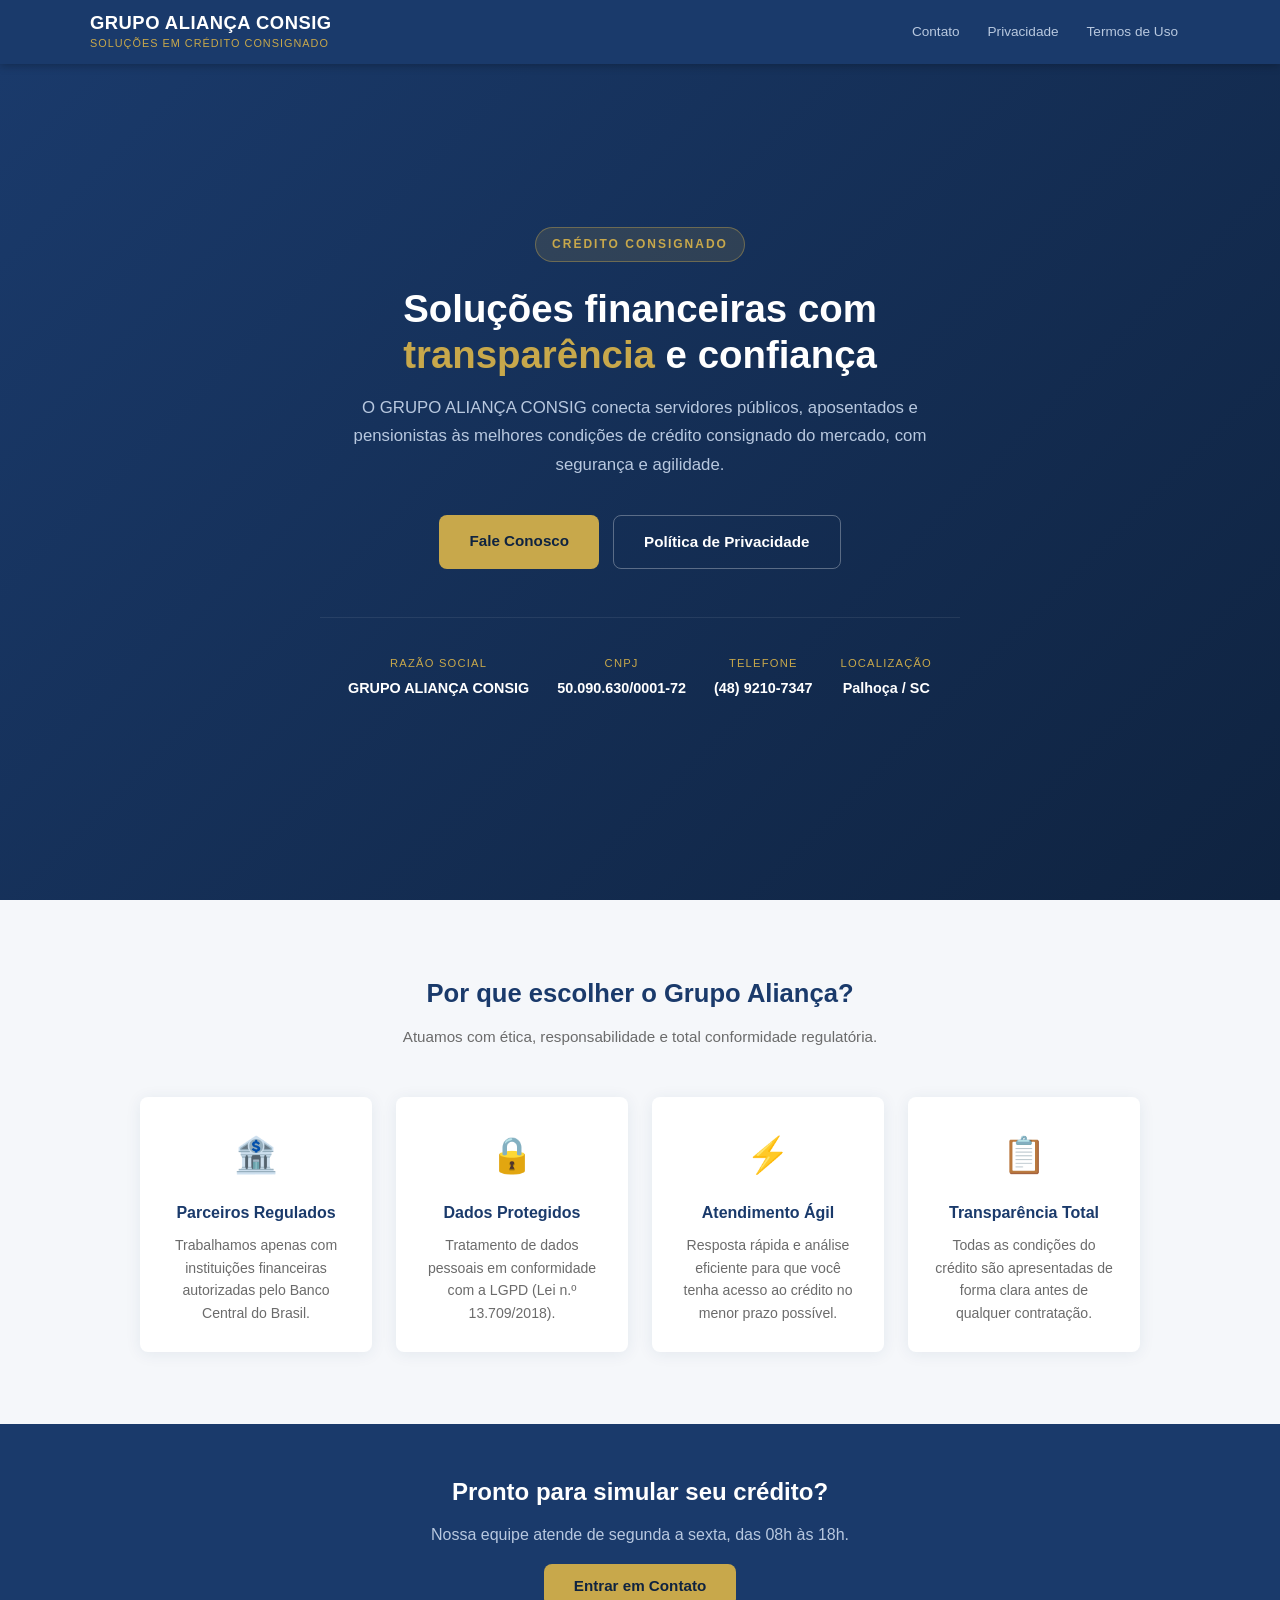
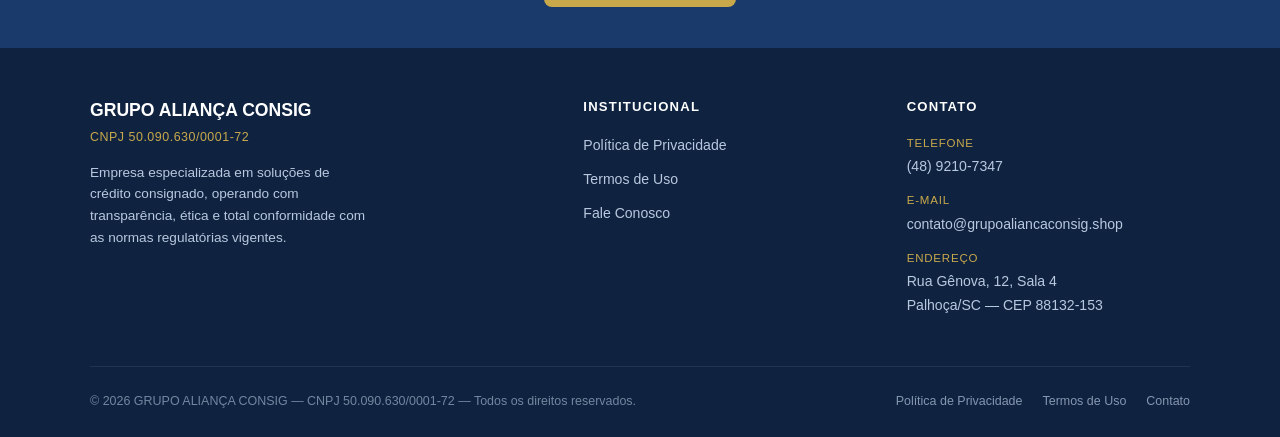
==== index.html @ 2d1066db "fix: adiciona index.html — resolve 404 na raiz da Vercel" ====
<!DOCTYPE html>
<html lang="pt-BR">
<head>
  <meta charset="UTF-8" />
  <meta name="viewport" content="width=device-width, initial-scale=1.0" />
  <meta name="robots" content="index, follow" />
  <title>GRUPO ALIANÇA CONSIG — Soluções em Crédito Consignado</title>
  <meta name="description"
    content="GRUPO ALIANÇA CONSIG (CNPJ 50.090.630/0001-72) — Especialistas em crédito consignado para servidores públicos, aposentados e pensionistas. Palhoça/SC." />
  <link rel="stylesheet" href="css/style.css" />

  <script type="application/ld+json">
  {
    "@context": "https://schema.org",
    "@type": "Organization",
    "name": "GRUPO ALIANÇA CONSIG",
    "legalName": "GRUPO ALIANÇA CONSIG",
    "taxID": "50.090.630/0001-72",
    "url": "https://grupoaliancaconsig.shop",
    "telephone": "+55-48-92107347",
    "email": "contato@grupoaliancaconsig.shop",
    "address": {
      "@type": "PostalAddress",
      "streetAddress": "Rua Gênova, 12, Sala 4",
      "addressLocality": "Palhoça",
      "addressRegion": "SC",
      "postalCode": "88132-153",
      "addressCountry": "BR"
    },
    "contactPoint": {
      "@type": "ContactPoint",
      "telephone": "+55-48-92107347",
      "contactType": "customer service",
      "availableLanguage": "Portuguese"
    }
  }
  </script>

  <style>
    .hero {
      background: linear-gradient(135deg, #1a3a6b 0%, #0f2340 100%);
      min-height: calc(100vh - 64px);
      display: flex;
      align-items: center;
      justify-content: center;
      text-align: center;
      padding: 48px 24px;
    }

    .hero-content { max-width: 640px; }

    .hero-badge {
      display: inline-block;
      background: rgba(200,168,75,.15);
      border: 1px solid rgba(200,168,75,.4);
      color: #c8a84b;
      font-size: .75rem;
      font-weight: 700;
      letter-spacing: 2px;
      text-transform: uppercase;
      padding: 6px 16px;
      border-radius: 100px;
      margin-bottom: 24px;
    }

    .hero h1 {
      font-size: 2.4rem;
      font-weight: 800;
      color: #ffffff;
      line-height: 1.2;
      margin-bottom: 16px;
    }

    .hero h1 span { color: #c8a84b; }

    .hero p {
      color: #b8c8df;
      font-size: 1.05rem;
      margin-bottom: 36px;
      line-height: 1.7;
    }

    .hero-cta {
      display: inline-flex;
      gap: 14px;
      flex-wrap: wrap;
      justify-content: center;
    }

    .btn-primary {
      background: #c8a84b;
      color: #0f2340;
      font-weight: 700;
      font-size: .95rem;
      padding: 13px 30px;
      border-radius: 8px;
      text-decoration: none;
      transition: opacity .2s, transform .1s;
    }

    .btn-primary:hover { opacity: .9; transform: translateY(-1px); }

    .btn-outline {
      border: 1.5px solid rgba(255,255,255,.3);
      color: #ffffff;
      font-weight: 600;
      font-size: .95rem;
      padding: 13px 30px;
      border-radius: 8px;
      text-decoration: none;
      transition: background .2s;
    }

    .btn-outline:hover { background: rgba(255,255,255,.08); }

    .hero-info {
      margin-top: 48px;
      padding-top: 36px;
      border-top: 1px solid rgba(255,255,255,.08);
      display: flex;
      flex-wrap: wrap;
      justify-content: center;
      gap: 28px;
    }

    .hero-info-item {
      text-align: center;
    }

    .hero-info-item .hi-label {
      font-size: .7rem;
      text-transform: uppercase;
      letter-spacing: 1.2px;
      color: #c8a84b;
      margin-bottom: 3px;
    }

    .hero-info-item .hi-value {
      font-size: .9rem;
      color: #ffffff;
      font-weight: 600;
    }

    .features {
      padding: 72px 24px;
      background: #f5f7fa;
    }

    .features-inner {
      max-width: 1000px;
      margin: 0 auto;
    }

    .features h2 {
      text-align: center;
      color: #1a3a6b;
      font-size: 1.6rem;
      margin-bottom: 8px;
    }

    .features-sub {
      text-align: center;
      color: #6b6b6b;
      margin-bottom: 48px;
      font-size: .95rem;
    }

    .features-grid {
      display: grid;
      grid-template-columns: repeat(auto-fit, minmax(220px, 1fr));
      gap: 24px;
    }

    .feature-card {
      background: #ffffff;
      border-radius: 8px;
      padding: 28px 24px;
      box-shadow: 0 2px 16px rgba(26,58,107,.08);
      text-align: center;
      transition: box-shadow .2s;
    }

    .feature-card:hover { box-shadow: 0 4px 24px rgba(26,58,107,.14); }

    .feature-card .fc-icon { font-size: 2.2rem; margin-bottom: 14px; }
    .feature-card h3 { color: #1a3a6b; font-size: 1rem; margin-bottom: 8px; }
    .feature-card p { color: #6b6b6b; font-size: .88rem; line-height: 1.6; }

    .cta-strip {
      background: #1a3a6b;
      padding: 48px 24px;
      text-align: center;
    }

    .cta-strip h2 { color: #ffffff; font-size: 1.5rem; margin-bottom: 8px; }
    .cta-strip p  { color: #b8c8df; margin-bottom: 24px; }

    @media (max-width: 600px) {
      .hero h1 { font-size: 1.7rem; }
      .hero-info { gap: 20px; }
    }
  </style>
</head>
<body data-page="Início">

  <!-- Header e Footer injetados por components.js -->

  <!-- HERO -->
  <section class="hero" aria-label="Apresentação">
    <div class="hero-content">
      <span class="hero-badge">Crédito Consignado</span>
      <h1>Soluções financeiras com <span>transparência</span> e confiança</h1>
      <p>
        O GRUPO ALIANÇA CONSIG conecta servidores públicos, aposentados e pensionistas
        às melhores condições de crédito consignado do mercado, com segurança e agilidade.
      </p>
      <div class="hero-cta">
        <a href="contato.html" class="btn-primary">Fale Conosco</a>
        <a href="politica-de-privacidade.html" class="btn-outline">Política de Privacidade</a>
      </div>

      <!-- Dados legais visíveis no hero — requisito Meta -->
      <div class="hero-info">
        <div class="hero-info-item">
          <p class="hi-label">Razão Social</p>
          <p class="hi-value">GRUPO ALIANÇA CONSIG</p>
        </div>
        <div class="hero-info-item">
          <p class="hi-label">CNPJ</p>
          <p class="hi-value">50.090.630/0001-72</p>
        </div>
        <div class="hero-info-item">
          <p class="hi-label">Telefone</p>
          <p class="hi-value">
            <a href="tel:+554892107347" style="color:#fff;text-decoration:none;">(48) 9210-7347</a>
          </p>
        </div>
        <div class="hero-info-item">
          <p class="hi-label">Localização</p>
          <p class="hi-value">Palhoça / SC</p>
        </div>
      </div>
    </div>
  </section>

  <!-- FEATURES -->
  <section class="features" aria-label="Diferenciais">
    <div class="features-inner">
      <h2>Por que escolher o Grupo Aliança?</h2>
      <p class="features-sub">Atuamos com ética, responsabilidade e total conformidade regulatória.</p>
      <div class="features-grid">
        <div class="feature-card">
          <div class="fc-icon">🏦</div>
          <h3>Parceiros Regulados</h3>
          <p>Trabalhamos apenas com instituições financeiras autorizadas pelo Banco Central do Brasil.</p>
        </div>
        <div class="feature-card">
          <div class="fc-icon">🔒</div>
          <h3>Dados Protegidos</h3>
          <p>Tratamento de dados pessoais em conformidade com a LGPD (Lei n.º 13.709/2018).</p>
        </div>
        <div class="feature-card">
          <div class="fc-icon">⚡</div>
          <h3>Atendimento Ágil</h3>
          <p>Resposta rápida e análise eficiente para que você tenha acesso ao crédito no menor prazo possível.</p>
        </div>
        <div class="feature-card">
          <div class="fc-icon">📋</div>
          <h3>Transparência Total</h3>
          <p>Todas as condições do crédito são apresentadas de forma clara antes de qualquer contratação.</p>
        </div>
      </div>
    </div>
  </section>

  <!-- CTA STRIP -->
  <section class="cta-strip" aria-label="Contato">
    <h2>Pronto para simular seu crédito?</h2>
    <p>Nossa equipe atende de segunda a sexta, das 08h às 18h.</p>
    <a href="contato.html" class="btn-primary">Entrar em Contato</a>
  </section>

  <script src="js/components.js"></script>
</body>
</html>
---- css/style.css ----
/* =========================================================
   GRUPO ALIANÇA CONSIG — Estilos Globais
   ========================================================= */

:root {
  --primary:     #1a3a6b;
  --primary-dark:#122a52;
  --accent:      #c8a84b;
  --bg:          #f5f7fa;
  --white:       #ffffff;
  --text:        #2d2d2d;
  --text-light:  #6b6b6b;
  --border:      #dde3ed;
  --footer-bg:   #0f2340;
  --footer-text: #b8c8df;
  --radius:      8px;
  --shadow:      0 2px 16px rgba(26,58,107,.10);
  --max-w:       860px;
  --font:        'Segoe UI', Arial, sans-serif;
}

*, *::before, *::after { box-sizing: border-box; margin: 0; padding: 0; }

html { scroll-behavior: smooth; }

body {
  font-family: var(--font);
  background: var(--bg);
  color: var(--text);
  line-height: 1.7;
  font-size: 16px;
  display: flex;
  flex-direction: column;
  min-height: 100vh;
}

/* ── HEADER ───────────────────────────────────────────── */
.site-header {
  background: var(--primary);
  padding: 0 24px;
  position: sticky;
  top: 0;
  z-index: 100;
  box-shadow: 0 2px 8px rgba(0,0,0,.25);
}

.header-inner {
  max-width: 1100px;
  margin: 0 auto;
  display: flex;
  align-items: center;
  justify-content: space-between;
  height: 64px;
  gap: 16px;
}

.logo {
  display: flex;
  flex-direction: column;
  text-decoration: none;
}

.logo-name {
  font-size: 1.15rem;
  font-weight: 700;
  color: var(--white);
  letter-spacing: .5px;
  line-height: 1.2;
}

.logo-slogan {
  font-size: .68rem;
  color: var(--accent);
  letter-spacing: 1px;
  text-transform: uppercase;
}

.site-nav {
  display: flex;
  gap: 4px;
}

.site-nav a {
  color: var(--footer-text);
  text-decoration: none;
  font-size: .85rem;
  padding: 6px 12px;
  border-radius: var(--radius);
  transition: background .2s, color .2s;
}

.site-nav a:hover,
.site-nav a.active {
  background: rgba(255,255,255,.12);
  color: var(--white);
}

/* ── HERO BANNER (páginas internas) ──────────────────── */
.page-hero {
  background: linear-gradient(135deg, var(--primary) 0%, var(--primary-dark) 100%);
  padding: 48px 24px 40px;
  text-align: center;
}

.page-hero h1 {
  color: var(--white);
  font-size: 1.8rem;
  font-weight: 700;
  margin-bottom: 8px;
}

.page-hero .updated {
  color: var(--accent);
  font-size: .82rem;
  letter-spacing: .5px;
}

/* ── MAIN CONTENT ─────────────────────────────────────── */
main {
  flex: 1;
  padding: 48px 24px 64px;
}

.content-wrap {
  max-width: var(--max-w);
  margin: 0 auto;
  background: var(--white);
  border-radius: var(--radius);
  box-shadow: var(--shadow);
  padding: 48px 56px;
}

/* ── TYPOGRAPHY ───────────────────────────────────────── */
.content-wrap h2 {
  font-size: 1.2rem;
  color: var(--primary);
  font-weight: 700;
  margin: 36px 0 10px;
  padding-bottom: 6px;
  border-bottom: 2px solid var(--border);
}

.content-wrap h2:first-of-type { margin-top: 0; }

.content-wrap h3 {
  font-size: 1rem;
  color: var(--primary-dark);
  font-weight: 600;
  margin: 20px 0 6px;
}

.content-wrap p {
  margin-bottom: 14px;
  color: var(--text);
}

.content-wrap ul,
.content-wrap ol {
  margin: 8px 0 14px 24px;
}

.content-wrap li { margin-bottom: 6px; }

.content-wrap a {
  color: var(--primary);
  text-decoration: underline;
}

/* ── INFO BOX ─────────────────────────────────────────── */
.info-box {
  background: #eef3fb;
  border-left: 4px solid var(--primary);
  border-radius: 0 var(--radius) var(--radius) 0;
  padding: 16px 20px;
  margin: 24px 0;
  font-size: .92rem;
}

.info-box strong { color: var(--primary); }

/* ── CONTACT CARDS ────────────────────────────────────── */
.contact-grid {
  display: grid;
  grid-template-columns: repeat(auto-fit, minmax(220px, 1fr));
  gap: 20px;
  margin: 28px 0;
}

.contact-card {
  border: 1.5px solid var(--border);
  border-radius: var(--radius);
  padding: 24px 20px;
  text-align: center;
  background: var(--bg);
  transition: box-shadow .2s, border-color .2s;
}

.contact-card:hover {
  box-shadow: var(--shadow);
  border-color: var(--primary);
}

.contact-card .icon {
  font-size: 2rem;
  margin-bottom: 10px;
}

.contact-card .label {
  font-size: .75rem;
  text-transform: uppercase;
  letter-spacing: 1px;
  color: var(--text-light);
  margin-bottom: 4px;
}

.contact-card .value {
  font-size: 1rem;
  font-weight: 700;
  color: var(--primary);
}

.contact-card .value a {
  color: var(--primary);
  text-decoration: none;
}

.contact-card .value a:hover { text-decoration: underline; }

/* ── FORM ─────────────────────────────────────────────── */
.contact-form {
  margin-top: 36px;
}

.contact-form h2 {
  border: none;
  padding-bottom: 0;
  margin-bottom: 20px;
}

.form-group {
  margin-bottom: 18px;
}

.form-group label {
  display: block;
  font-size: .88rem;
  font-weight: 600;
  margin-bottom: 6px;
  color: var(--text);
}

.form-group input,
.form-group select,
.form-group textarea {
  width: 100%;
  padding: 10px 14px;
  border: 1.5px solid var(--border);
  border-radius: var(--radius);
  font-family: var(--font);
  font-size: .95rem;
  color: var(--text);
  background: var(--white);
  transition: border-color .2s;
  outline: none;
}

.form-group input:focus,
.form-group select:focus,
.form-group textarea:focus {
  border-color: var(--primary);
}

.form-group textarea { resize: vertical; min-height: 130px; }

.btn-submit {
  background: var(--primary);
  color: var(--white);
  border: none;
  border-radius: var(--radius);
  padding: 13px 36px;
  font-size: 1rem;
  font-weight: 700;
  cursor: pointer;
  transition: background .2s, transform .1s;
  width: 100%;
}

.btn-submit:hover { background: var(--primary-dark); transform: translateY(-1px); }

.form-note {
  font-size: .8rem;
  color: var(--text-light);
  text-align: center;
  margin-top: 10px;
}

/* ── FOOTER ───────────────────────────────────────────── */
.site-footer {
  background: var(--footer-bg);
  color: var(--footer-text);
  padding: 48px 24px 24px;
  font-size: .88rem;
}

.footer-inner {
  max-width: 1100px;
  margin: 0 auto;
  display: grid;
  grid-template-columns: 1.6fr 1fr 1fr;
  gap: 40px;
  padding-bottom: 36px;
  border-bottom: 1px solid rgba(255,255,255,.08);
}

.footer-brand .brand-name {
  font-size: 1.1rem;
  font-weight: 700;
  color: var(--white);
  margin-bottom: 4px;
}

.footer-brand .brand-cnpj {
  font-size: .78rem;
  color: var(--accent);
  letter-spacing: .5px;
  margin-bottom: 14px;
}

.footer-brand p {
  color: var(--footer-text);
  line-height: 1.6;
  font-size: .85rem;
  max-width: 280px;
}

.footer-col h4 {
  color: var(--white);
  font-size: .82rem;
  text-transform: uppercase;
  letter-spacing: 1.2px;
  margin-bottom: 16px;
}

.footer-col ul { list-style: none; padding: 0; }

.footer-col ul li { margin-bottom: 10px; }

.footer-col ul li a {
  color: var(--footer-text);
  text-decoration: none;
  transition: color .2s;
}

.footer-col ul li a:hover { color: var(--accent); }

.footer-contact-item {
  display: flex;
  flex-direction: column;
  margin-bottom: 12px;
}

.footer-contact-item .fc-label {
  font-size: .72rem;
  text-transform: uppercase;
  letter-spacing: .8px;
  color: var(--accent);
  margin-bottom: 2px;
}

.footer-contact-item .fc-value {
  color: var(--footer-text);
  font-size: .88rem;
}

.footer-contact-item .fc-value a {
  color: var(--footer-text);
  text-decoration: none;
}

.footer-contact-item .fc-value a:hover { color: var(--accent); }

.footer-bottom {
  max-width: 1100px;
  margin: 24px auto 0;
  display: flex;
  flex-wrap: wrap;
  align-items: center;
  justify-content: space-between;
  gap: 12px;
  font-size: .78rem;
  color: rgba(184,200,223,.6);
}

.footer-bottom-links {
  display: flex;
  gap: 20px;
}

.footer-bottom-links a {
  color: rgba(184,200,223,.7);
  text-decoration: none;
  transition: color .2s;
}

.footer-bottom-links a:hover { color: var(--accent); }

/* ── RESPONSIVE ───────────────────────────────────────── */
@media (max-width: 768px) {
  .content-wrap { padding: 32px 24px; }
  .page-hero h1 { font-size: 1.4rem; }
  .footer-inner { grid-template-columns: 1fr; gap: 28px; }
  .footer-brand p { max-width: 100%; }
  .site-nav { display: none; }
  .footer-bottom { flex-direction: column; align-items: flex-start; }
}

@media (max-width: 480px) {
  .content-wrap { padding: 24px 16px; }
  .contact-grid { grid-template-columns: 1fr; }
}
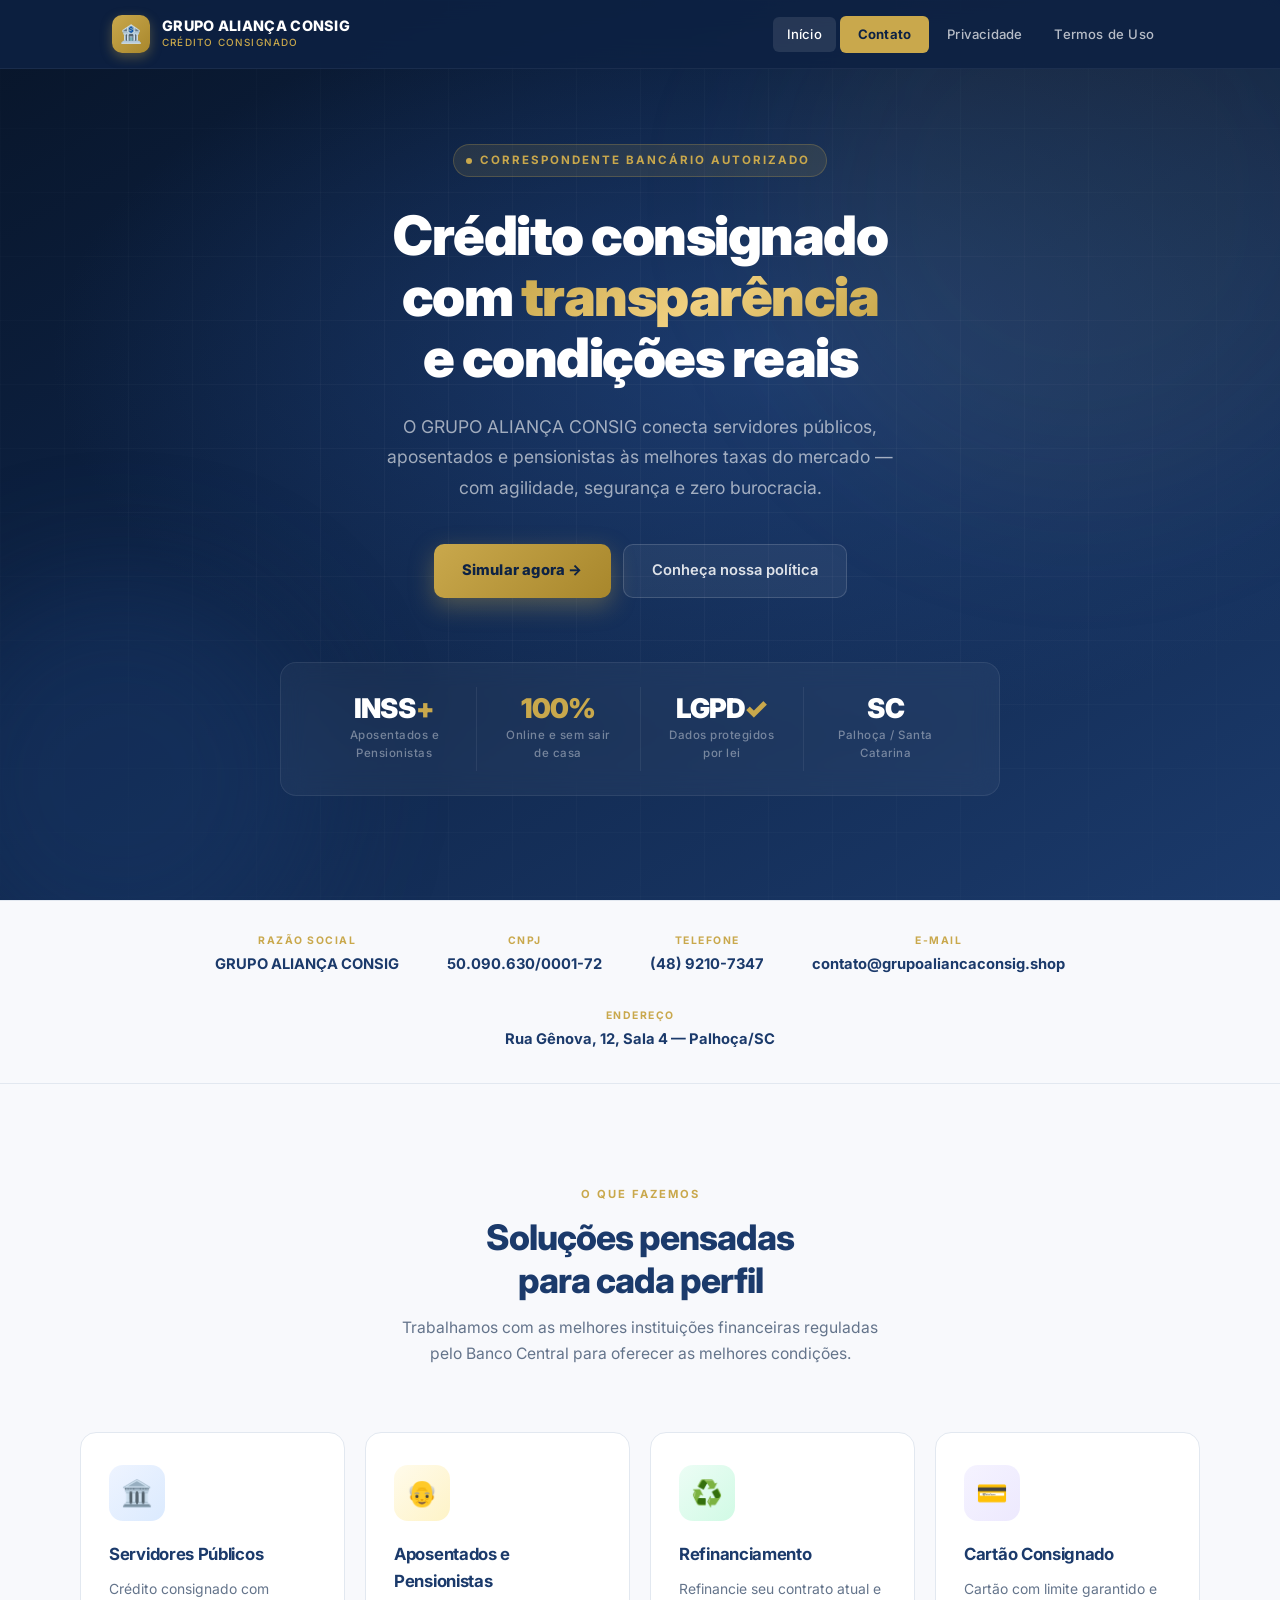
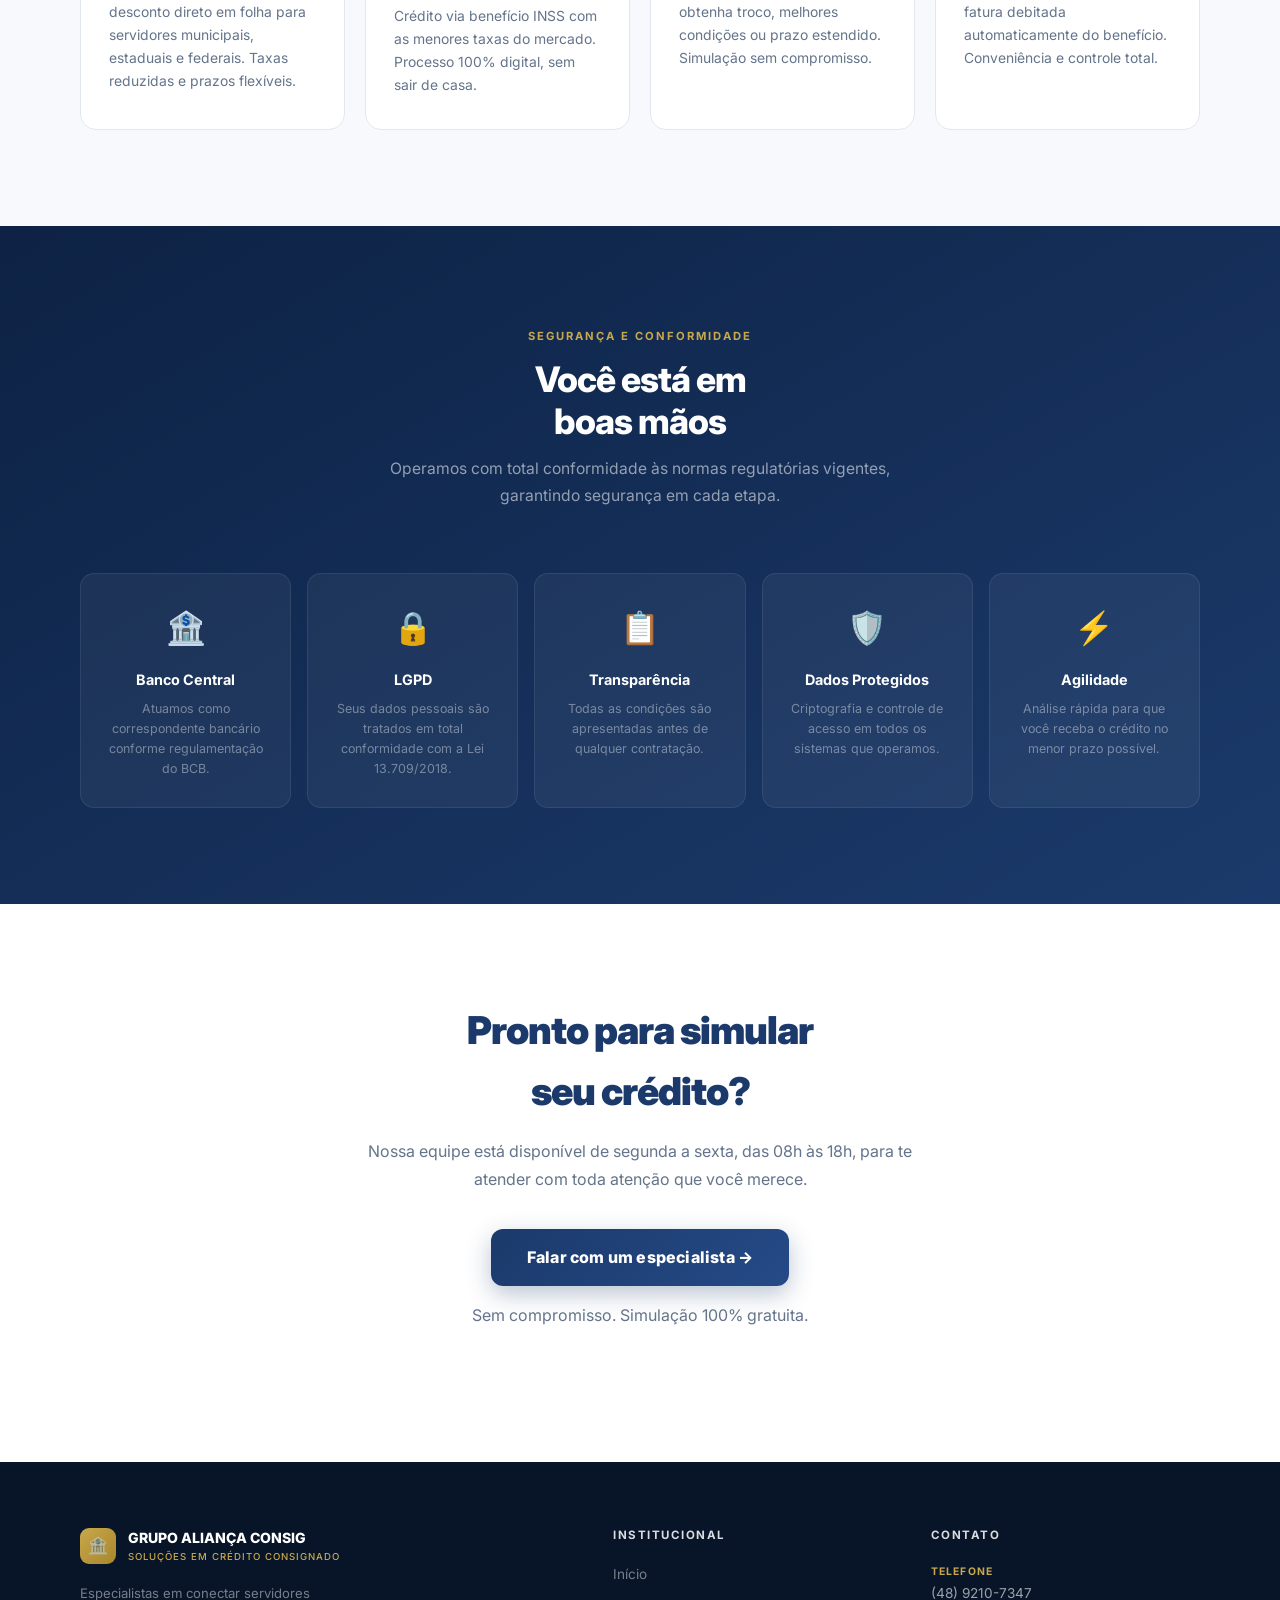
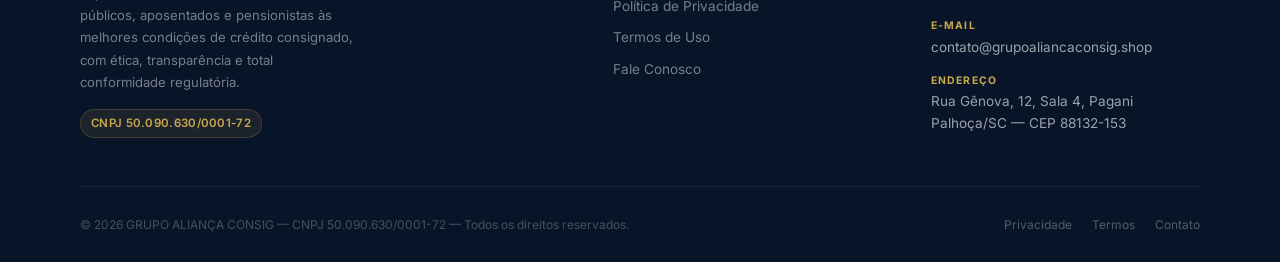
==== commit 5d130b77: "redesign: visual profissional completo - CSS: Inter font, glassmorphism header, sistema de design co" ====
--- a/index.html
+++ b/index.html
@@ -4,9 +4,9 @@
   <meta charset="UTF-8" />
   <meta name="viewport" content="width=device-width, initial-scale=1.0" />
   <meta name="robots" content="index, follow" />
-  <title>GRUPO ALIANÇA CONSIG — Soluções em Crédito Consignado</title>
+  <title>GRUPO ALIANÇA CONSIG — Crédito Consignado em Palhoça/SC</title>
   <meta name="description"
-    content="GRUPO ALIANÇA CONSIG (CNPJ 50.090.630/0001-72) — Especialistas em crédito consignado para servidores públicos, aposentados e pensionistas. Palhoça/SC." />
+    content="GRUPO ALIANÇA CONSIG (CNPJ 50.090.630/0001-72) — Especialistas em crédito consignado para servidores públicos, aposentados e pensionistas. Palhoça/SC. (48) 9210-7347." />
   <link rel="stylesheet" href="css/style.css" />
 
   <script type="application/ld+json">
@@ -37,247 +37,630 @@
   </script>
 
   <style>
+    /* ── HOME STYLES ────────────────────────────────────────── */
+
+    /* HERO */
     .hero {
-      background: linear-gradient(135deg, #1a3a6b 0%, #0f2340 100%);
-      min-height: calc(100vh - 64px);
+      min-height: 100vh;
+      background:
+        radial-gradient(ellipse 80% 60% at 60% 40%, rgba(37,74,135,.6) 0%, transparent 70%),
+        linear-gradient(150deg, #081529 0%, #0D2244 40%, #1B3A6B 100%);
       display: flex;
       align-items: center;
       justify-content: center;
       text-align: center;
-      padding: 48px 24px;
-    }
-
-    .hero-content { max-width: 640px; }
-
-    .hero-badge {
-      display: inline-block;
-      background: rgba(200,168,75,.15);
-      border: 1px solid rgba(200,168,75,.4);
-      color: #c8a84b;
-      font-size: .75rem;
+      padding: 120px 24px 80px;
+      position: relative;
+      overflow: hidden;
+    }
+
+    /* Grid background sutil */
+    .hero::before {
+      content: '';
+      position: absolute;
+      inset: 0;
+      background-image:
+        linear-gradient(rgba(255,255,255,.03) 1px, transparent 1px),
+        linear-gradient(90deg, rgba(255,255,255,.03) 1px, transparent 1px);
+      background-size: 64px 64px;
+      mask-image: radial-gradient(ellipse 80% 80% at 50% 50%, black 30%, transparent 100%);
+    }
+
+    /* Blur orbs decorativos */
+    .hero::after {
+      content: '';
+      position: absolute;
+      width: 600px; height: 600px;
+      border-radius: 50%;
+      background: rgba(201,168,76,.06);
+      filter: blur(80px);
+      top: -100px; right: -100px;
+      pointer-events: none;
+    }
+
+    .hero-orb {
+      position: absolute;
+      width: 400px; height: 400px;
+      border-radius: 50%;
+      background: rgba(27,58,107,.4);
+      filter: blur(60px);
+      bottom: -80px; left: -80px;
+      pointer-events: none;
+    }
+
+    .hero-content {
+      position: relative;
+      z-index: 1;
+      max-width: 720px;
+    }
+
+    .hero-eyebrow {
+      display: inline-flex;
+      align-items: center;
+      gap: 8px;
+      background: rgba(201,168,76,.12);
+      border: 1px solid rgba(201,168,76,.25);
+      color: #C9A84C;
+      font-size: .72rem;
       font-weight: 700;
       letter-spacing: 2px;
       text-transform: uppercase;
-      padding: 6px 16px;
+      padding: 6px 16px 6px 12px;
       border-radius: 100px;
+      margin-bottom: 28px;
+    }
+
+    .hero-eyebrow-dot {
+      width: 6px; height: 6px;
+      background: #C9A84C;
+      border-radius: 50%;
+      animation: pulse-dot 2s ease-in-out infinite;
+    }
+
+    @keyframes pulse-dot {
+      0%, 100% { opacity: 1; transform: scale(1); }
+      50%       { opacity: .5; transform: scale(.7); }
+    }
+
+    .hero h1 {
+      font-size: clamp(2rem, 5vw, 3.4rem);
+      font-weight: 900;
+      color: #ffffff;
+      letter-spacing: -1.5px;
+      line-height: 1.12;
       margin-bottom: 24px;
     }
 
-    .hero h1 {
-      font-size: 2.4rem;
+    .hero h1 .highlight {
+      background: linear-gradient(135deg, #C9A84C 0%, #F0D080 50%, #C9A84C 100%);
+      -webkit-background-clip: text;
+      -webkit-text-fill-color: transparent;
+      background-clip: text;
+    }
+
+    .hero-desc {
+      font-size: 1.1rem;
+      color: rgba(255,255,255,.6);
+      max-width: 520px;
+      margin: 0 auto 40px;
+      line-height: 1.75;
+      font-weight: 400;
+    }
+
+    .hero-actions {
+      display: flex;
+      gap: 12px;
+      justify-content: center;
+      flex-wrap: wrap;
+      margin-bottom: 64px;
+    }
+
+    .btn-hero-primary {
+      display: inline-flex;
+      align-items: center;
+      gap: 8px;
+      background: linear-gradient(135deg, #C9A84C 0%, #A8872C 100%);
+      color: #0D2244;
       font-weight: 800;
+      font-size: .92rem;
+      padding: 14px 28px;
+      border-radius: 10px;
+      letter-spacing: .2px;
+      box-shadow: 0 8px 24px rgba(201,168,76,.35);
+      transition: all .25s cubic-bezier(.4,0,.2,1);
+    }
+
+    .btn-hero-primary:hover {
+      transform: translateY(-3px);
+      box-shadow: 0 14px 32px rgba(201,168,76,.45);
+    }
+
+    .btn-hero-secondary {
+      display: inline-flex;
+      align-items: center;
+      gap: 8px;
+      background: rgba(255,255,255,.06);
+      border: 1.5px solid rgba(255,255,255,.15);
+      color: rgba(255,255,255,.85);
+      font-weight: 600;
+      font-size: .92rem;
+      padding: 14px 28px;
+      border-radius: 10px;
+      transition: all .25s cubic-bezier(.4,0,.2,1);
+    }
+
+    .btn-hero-secondary:hover {
+      background: rgba(255,255,255,.1);
+      border-color: rgba(255,255,255,.3);
+      transform: translateY(-3px);
+    }
+
+    /* STATS BAR */
+    .stats-bar {
+      display: flex;
+      justify-content: center;
+      flex-wrap: wrap;
+      gap: 0;
+      background: rgba(255,255,255,.04);
+      border: 1px solid rgba(255,255,255,.08);
+      border-radius: 16px;
+      padding: 24px 32px;
+      backdrop-filter: blur(12px);
+    }
+
+    .stat-item {
+      flex: 1;
+      min-width: 140px;
+      padding: 8px 24px;
+      text-align: center;
+      border-right: 1px solid rgba(255,255,255,.07);
+    }
+
+    .stat-item:last-child { border-right: none; }
+
+    .stat-number {
+      font-size: 1.7rem;
+      font-weight: 900;
       color: #ffffff;
+      letter-spacing: -1px;
+      line-height: 1;
+      margin-bottom: 4px;
+    }
+
+    .stat-number span { color: #C9A84C; }
+
+    .stat-label {
+      font-size: .72rem;
+      color: rgba(255,255,255,.4);
+      font-weight: 500;
+      letter-spacing: .5px;
+    }
+
+    /* DIVIDER WAVE */
+    .wave-divider {
+      background: #0D2244;
+      line-height: 0;
+    }
+
+    /* SECTION: COMO FUNCIONA */
+    .section {
+      padding: 96px 24px;
+    }
+
+    .section-inner { max-width: 1120px; margin: 0 auto; }
+
+    .section-header { text-align: center; margin-bottom: 64px; }
+
+    .section-eyebrow {
+      display: inline-block;
+      font-size: .7rem;
+      font-weight: 700;
+      color: #C9A84C;
+      letter-spacing: 2px;
+      text-transform: uppercase;
+      margin-bottom: 12px;
+    }
+
+    .section-header h2 {
+      font-size: clamp(1.6rem, 3vw, 2.2rem);
+      font-weight: 800;
+      color: #1B3A6B;
+      letter-spacing: -1px;
       line-height: 1.2;
+      margin-bottom: 14px;
+    }
+
+    .section-header p {
+      color: #64748B;
+      font-size: .98rem;
+      max-width: 500px;
+      margin: 0 auto;
+      line-height: 1.7;
+    }
+
+    /* CARDS: SERVIÇOS */
+    .services-grid {
+      display: grid;
+      grid-template-columns: repeat(auto-fit, minmax(260px, 1fr));
+      gap: 20px;
+    }
+
+    .service-card {
+      background: #ffffff;
+      border: 1px solid #E2E8F0;
+      border-radius: 16px;
+      padding: 32px 28px;
+      transition: all .25s cubic-bezier(.4,0,.2,1);
+      position: relative;
+      overflow: hidden;
+    }
+
+    .service-card::before {
+      content: '';
+      position: absolute;
+      top: 0; left: 0; right: 0;
+      height: 3px;
+      background: linear-gradient(90deg, #1B3A6B, #C9A84C);
+      transform: scaleX(0);
+      transform-origin: left;
+      transition: transform .3s ease;
+    }
+
+    .service-card:hover {
+      transform: translateY(-6px);
+      box-shadow: 0 16px 40px rgba(27,58,107,.12);
+      border-color: transparent;
+    }
+
+    .service-card:hover::before { transform: scaleX(1); }
+
+    .service-icon {
+      width: 56px; height: 56px;
+      border-radius: 14px;
+      display: flex; align-items: center; justify-content: center;
+      font-size: 1.6rem;
+      margin-bottom: 20px;
+    }
+
+    .si-blue  { background: linear-gradient(135deg, #EEF4FF, #DBEAFE); }
+    .si-gold  { background: linear-gradient(135deg, #FFFBEB, #FEF3C7); }
+    .si-green { background: linear-gradient(135deg, #ECFDF5, #D1FAE5); }
+    .si-purple{ background: linear-gradient(135deg, #F5F3FF, #EDE9FE); }
+
+    .service-card h3 {
+      font-size: 1.05rem;
+      font-weight: 700;
+      color: #1B3A6B;
+      margin-bottom: 10px;
+      letter-spacing: -.3px;
+    }
+
+    .service-card p {
+      font-size: .87rem;
+      color: #64748B;
+      line-height: 1.65;
+    }
+
+    /* SECTION DARK: LEGAL / COMPLIANCE */
+    .section-dark {
+      background: linear-gradient(150deg, #0D2244 0%, #1B3A6B 100%);
+      padding: 96px 24px;
+    }
+
+    .section-dark .section-eyebrow { color: #C9A84C; }
+
+    .section-dark .section-header h2 { color: #ffffff; }
+
+    .section-dark .section-header p { color: rgba(255,255,255,.55); }
+
+    .compliance-grid {
+      display: grid;
+      grid-template-columns: repeat(auto-fit, minmax(200px, 1fr));
+      gap: 16px;
+      max-width: 1120px;
+      margin: 0 auto;
+    }
+
+    .compliance-card {
+      background: rgba(255,255,255,.05);
+      border: 1px solid rgba(255,255,255,.08);
+      border-radius: 14px;
+      padding: 28px 22px;
+      text-align: center;
+      transition: all .25s ease;
+    }
+
+    .compliance-card:hover {
+      background: rgba(255,255,255,.08);
+      border-color: rgba(201,168,76,.3);
+      transform: translateY(-4px);
+    }
+
+    .cc-icon {
+      font-size: 2rem;
+      margin-bottom: 14px;
+      display: block;
+    }
+
+    .cc-title {
+      font-size: .9rem;
+      font-weight: 700;
+      color: #ffffff;
+      margin-bottom: 8px;
+    }
+
+    .cc-desc {
+      font-size: .78rem;
+      color: rgba(255,255,255,.4);
+      line-height: 1.6;
+    }
+
+    /* IDENTITY STRIP */
+    .identity-strip {
+      background: #F8F9FC;
+      border-top: 1px solid #E2E8F0;
+      border-bottom: 1px solid #E2E8F0;
+      padding: 32px 24px;
+    }
+
+    .identity-inner {
+      max-width: 1120px;
+      margin: 0 auto;
+      display: flex;
+      flex-wrap: wrap;
+      align-items: center;
+      justify-content: center;
+      gap: 32px 48px;
+    }
+
+    .id-item {
+      display: flex;
+      flex-direction: column;
+      align-items: center;
+      gap: 3px;
+    }
+
+    .id-label {
+      font-size: .65rem;
+      font-weight: 700;
+      text-transform: uppercase;
+      letter-spacing: 1.5px;
+      color: #C9A84C;
+    }
+
+    .id-value {
+      font-size: .92rem;
+      font-weight: 700;
+      color: #1B3A6B;
+    }
+
+    .id-value a { color: #1B3A6B; }
+
+    /* CTA FINAL */
+    .cta-section {
+      padding: 96px 24px;
+      text-align: center;
+      background: #ffffff;
+    }
+
+    .cta-inner { max-width: 600px; margin: 0 auto; }
+
+    .cta-section h2 {
+      font-size: clamp(1.6rem, 3vw, 2.4rem);
+      font-weight: 900;
+      color: #1B3A6B;
+      letter-spacing: -1px;
       margin-bottom: 16px;
     }
 
-    .hero h1 span { color: #c8a84b; }
-
-    .hero p {
-      color: #b8c8df;
-      font-size: 1.05rem;
+    .cta-section p {
+      color: #64748B;
+      font-size: 1rem;
       margin-bottom: 36px;
       line-height: 1.7;
     }
 
-    .hero-cta {
+    .cta-btn {
       display: inline-flex;
-      gap: 14px;
-      flex-wrap: wrap;
-      justify-content: center;
-    }
-
-    .btn-primary {
-      background: #c8a84b;
-      color: #0f2340;
-      font-weight: 700;
-      font-size: .95rem;
-      padding: 13px 30px;
-      border-radius: 8px;
-      text-decoration: none;
-      transition: opacity .2s, transform .1s;
-    }
-
-    .btn-primary:hover { opacity: .9; transform: translateY(-1px); }
-
-    .btn-outline {
-      border: 1.5px solid rgba(255,255,255,.3);
+      align-items: center;
+      gap: 8px;
+      background: linear-gradient(135deg, #1B3A6B 0%, #254a87 100%);
       color: #ffffff;
-      font-weight: 600;
-      font-size: .95rem;
-      padding: 13px 30px;
-      border-radius: 8px;
-      text-decoration: none;
-      transition: background .2s;
-    }
-
-    .btn-outline:hover { background: rgba(255,255,255,.08); }
-
-    .hero-info {
-      margin-top: 48px;
-      padding-top: 36px;
-      border-top: 1px solid rgba(255,255,255,.08);
-      display: flex;
-      flex-wrap: wrap;
-      justify-content: center;
-      gap: 28px;
-    }
-
-    .hero-info-item {
-      text-align: center;
-    }
-
-    .hero-info-item .hi-label {
-      font-size: .7rem;
-      text-transform: uppercase;
-      letter-spacing: 1.2px;
-      color: #c8a84b;
-      margin-bottom: 3px;
-    }
-
-    .hero-info-item .hi-value {
-      font-size: .9rem;
-      color: #ffffff;
-      font-weight: 600;
-    }
-
-    .features {
-      padding: 72px 24px;
-      background: #f5f7fa;
-    }
-
-    .features-inner {
-      max-width: 1000px;
-      margin: 0 auto;
-    }
-
-    .features h2 {
-      text-align: center;
-      color: #1a3a6b;
-      font-size: 1.6rem;
-      margin-bottom: 8px;
-    }
-
-    .features-sub {
-      text-align: center;
-      color: #6b6b6b;
-      margin-bottom: 48px;
-      font-size: .95rem;
-    }
-
-    .features-grid {
-      display: grid;
-      grid-template-columns: repeat(auto-fit, minmax(220px, 1fr));
-      gap: 24px;
-    }
-
-    .feature-card {
-      background: #ffffff;
-      border-radius: 8px;
-      padding: 28px 24px;
-      box-shadow: 0 2px 16px rgba(26,58,107,.08);
-      text-align: center;
-      transition: box-shadow .2s;
-    }
-
-    .feature-card:hover { box-shadow: 0 4px 24px rgba(26,58,107,.14); }
-
-    .feature-card .fc-icon { font-size: 2.2rem; margin-bottom: 14px; }
-    .feature-card h3 { color: #1a3a6b; font-size: 1rem; margin-bottom: 8px; }
-    .feature-card p { color: #6b6b6b; font-size: .88rem; line-height: 1.6; }
-
-    .cta-strip {
-      background: #1a3a6b;
-      padding: 48px 24px;
-      text-align: center;
-    }
-
-    .cta-strip h2 { color: #ffffff; font-size: 1.5rem; margin-bottom: 8px; }
-    .cta-strip p  { color: #b8c8df; margin-bottom: 24px; }
+      font-weight: 800;
+      font-size: 1rem;
+      padding: 16px 36px;
+      border-radius: 12px;
+      letter-spacing: .2px;
+      box-shadow: 0 8px 24px rgba(27,58,107,.3);
+      transition: all .25s ease;
+    }
+
+    .cta-btn:hover {
+      transform: translateY(-3px);
+      box-shadow: 0 14px 32px rgba(27,58,107,.4);
+    }
+
+    .cta-note {
+      margin-top: 16px;
+      font-size: .78rem;
+      color: #94A3B8;
+    }
 
     @media (max-width: 600px) {
-      .hero h1 { font-size: 1.7rem; }
-      .hero-info { gap: 20px; }
+      .stat-item { border-right: none; border-bottom: 1px solid rgba(255,255,255,.07); }
+      .stat-item:last-child { border-bottom: none; }
+      .hero-actions { flex-direction: column; align-items: center; }
+      .identity-inner { gap: 20px 32px; }
     }
   </style>
 </head>
 <body data-page="Início">
 
-  <!-- Header e Footer injetados por components.js -->
-
-  <!-- HERO -->
+  <!-- Header injetado por components.js -->
+
+  <!-- ── HERO ──────────────────────────────────────────── -->
   <section class="hero" aria-label="Apresentação">
+    <div class="hero-orb"></div>
     <div class="hero-content">
-      <span class="hero-badge">Crédito Consignado</span>
-      <h1>Soluções financeiras com <span>transparência</span> e confiança</h1>
-      <p>
-        O GRUPO ALIANÇA CONSIG conecta servidores públicos, aposentados e pensionistas
-        às melhores condições de crédito consignado do mercado, com segurança e agilidade.
+
+      <div class="hero-eyebrow">
+        <span class="hero-eyebrow-dot"></span>
+        Correspondente Bancário Autorizado
+      </div>
+
+      <h1>
+        Crédito consignado<br>
+        com <span class="highlight">transparência</span><br>
+        e condições reais
+      </h1>
+
+      <p class="hero-desc">
+        O GRUPO ALIANÇA CONSIG conecta servidores públicos, aposentados
+        e pensionistas às melhores taxas do mercado — com agilidade,
+        segurança e zero burocracia.
       </p>
-      <div class="hero-cta">
-        <a href="contato.html" class="btn-primary">Fale Conosco</a>
-        <a href="politica-de-privacidade.html" class="btn-outline">Política de Privacidade</a>
-      </div>
-
-      <!-- Dados legais visíveis no hero — requisito Meta -->
-      <div class="hero-info">
-        <div class="hero-info-item">
-          <p class="hi-label">Razão Social</p>
-          <p class="hi-value">GRUPO ALIANÇA CONSIG</p>
-        </div>
-        <div class="hero-info-item">
-          <p class="hi-label">CNPJ</p>
-          <p class="hi-value">50.090.630/0001-72</p>
-        </div>
-        <div class="hero-info-item">
-          <p class="hi-label">Telefone</p>
-          <p class="hi-value">
-            <a href="tel:+554892107347" style="color:#fff;text-decoration:none;">(48) 9210-7347</a>
-          </p>
-        </div>
-        <div class="hero-info-item">
-          <p class="hi-label">Localização</p>
-          <p class="hi-value">Palhoça / SC</p>
-        </div>
-      </div>
+
+      <div class="hero-actions">
+        <a href="contato.html" class="btn-hero-primary">
+          Simular agora →
+        </a>
+        <a href="politica-de-privacidade.html" class="btn-hero-secondary">
+          Conheça nossa política
+        </a>
+      </div>
+
+      <!-- Stats -->
+      <div class="stats-bar">
+        <div class="stat-item">
+          <p class="stat-number">INSS<span>+</span></p>
+          <p class="stat-label">Aposentados e Pensionistas</p>
+        </div>
+        <div class="stat-item">
+          <p class="stat-number"><span>100%</span></p>
+          <p class="stat-label">Online e sem sair de casa</p>
+        </div>
+        <div class="stat-item">
+          <p class="stat-number">LGPD<span>✓</span></p>
+          <p class="stat-label">Dados protegidos por lei</p>
+        </div>
+        <div class="stat-item">
+          <p class="stat-number">SC<span></span></p>
+          <p class="stat-label">Palhoça / Santa Catarina</p>
+        </div>
+      </div>
+
     </div>
   </section>
 
-  <!-- FEATURES -->
-  <section class="features" aria-label="Diferenciais">
-    <div class="features-inner">
-      <h2>Por que escolher o Grupo Aliança?</h2>
-      <p class="features-sub">Atuamos com ética, responsabilidade e total conformidade regulatória.</p>
-      <div class="features-grid">
-        <div class="feature-card">
-          <div class="fc-icon">🏦</div>
-          <h3>Parceiros Regulados</h3>
-          <p>Trabalhamos apenas com instituições financeiras autorizadas pelo Banco Central do Brasil.</p>
-        </div>
-        <div class="feature-card">
-          <div class="fc-icon">🔒</div>
-          <h3>Dados Protegidos</h3>
-          <p>Tratamento de dados pessoais em conformidade com a LGPD (Lei n.º 13.709/2018).</p>
-        </div>
-        <div class="feature-card">
-          <div class="fc-icon">⚡</div>
-          <h3>Atendimento Ágil</h3>
-          <p>Resposta rápida e análise eficiente para que você tenha acesso ao crédito no menor prazo possível.</p>
-        </div>
-        <div class="feature-card">
-          <div class="fc-icon">📋</div>
-          <h3>Transparência Total</h3>
-          <p>Todas as condições do crédito são apresentadas de forma clara antes de qualquer contratação.</p>
+  <!-- ── IDENTITY STRIP (dados legais visíveis — Meta) ── -->
+  <div class="identity-strip" aria-label="Identificação da empresa">
+    <div class="identity-inner">
+      <div class="id-item">
+        <span class="id-label">Razão Social</span>
+        <span class="id-value">GRUPO ALIANÇA CONSIG</span>
+      </div>
+      <div class="id-item">
+        <span class="id-label">CNPJ</span>
+        <span class="id-value">50.090.630/0001-72</span>
+      </div>
+      <div class="id-item">
+        <span class="id-label">Telefone</span>
+        <span class="id-value"><a href="tel:+554892107347">(48) 9210-7347</a></span>
+      </div>
+      <div class="id-item">
+        <span class="id-label">E-mail</span>
+        <span class="id-value"><a href="mailto:contato@grupoaliancaconsig.shop">contato@grupoaliancaconsig.shop</a></span>
+      </div>
+      <div class="id-item">
+        <span class="id-label">Endereço</span>
+        <span class="id-value">Rua Gênova, 12, Sala 4 — Palhoça/SC</span>
+      </div>
+    </div>
+  </div>
+
+  <!-- ── SERVIÇOS ────────────────────────────────────────── -->
+  <section class="section" style="background:#F8F9FC;" aria-label="Serviços">
+    <div class="section-inner">
+      <div class="section-header">
+        <span class="section-eyebrow">O que fazemos</span>
+        <h2>Soluções pensadas<br>para cada perfil</h2>
+        <p>Trabalhamos com as melhores instituições financeiras reguladas pelo Banco Central para oferecer as melhores condições.</p>
+      </div>
+
+      <div class="services-grid">
+        <div class="service-card">
+          <div class="service-icon si-blue">🏛️</div>
+          <h3>Servidores Públicos</h3>
+          <p>Crédito consignado com desconto direto em folha para servidores municipais, estaduais e federais. Taxas reduzidas e prazos flexíveis.</p>
+        </div>
+        <div class="service-card">
+          <div class="service-icon si-gold">👴</div>
+          <h3>Aposentados e Pensionistas</h3>
+          <p>Crédito via benefício INSS com as menores taxas do mercado. Processo 100% digital, sem sair de casa.</p>
+        </div>
+        <div class="service-card">
+          <div class="service-icon si-green">♻️</div>
+          <h3>Refinanciamento</h3>
+          <p>Refinancie seu contrato atual e obtenha troco, melhores condições ou prazo estendido. Simulação sem compromisso.</p>
+        </div>
+        <div class="service-card">
+          <div class="service-icon si-purple">💳</div>
+          <h3>Cartão Consignado</h3>
+          <p>Cartão com limite garantido e fatura debitada automaticamente do benefício. Conveniência e controle total.</p>
         </div>
       </div>
     </div>
   </section>
 
-  <!-- CTA STRIP -->
-  <section class="cta-strip" aria-label="Contato">
-    <h2>Pronto para simular seu crédito?</h2>
-    <p>Nossa equipe atende de segunda a sexta, das 08h às 18h.</p>
-    <a href="contato.html" class="btn-primary">Entrar em Contato</a>
+  <!-- ── COMPLIANCE / CONFORMIDADE ─────────────────────── -->
+  <section class="section-dark" aria-label="Conformidade e segurança">
+    <div style="max-width:1120px;margin:0 auto;">
+      <div class="section-header">
+        <span class="section-eyebrow">Segurança e conformidade</span>
+        <h2>Você está em<br>boas mãos</h2>
+        <p>Operamos com total conformidade às normas regulatórias vigentes, garantindo segurança em cada etapa.</p>
+      </div>
+
+      <div class="compliance-grid">
+        <div class="compliance-card">
+          <span class="cc-icon">🏦</span>
+          <p class="cc-title">Banco Central</p>
+          <p class="cc-desc">Atuamos como correspondente bancário conforme regulamentação do BCB.</p>
+        </div>
+        <div class="compliance-card">
+          <span class="cc-icon">🔒</span>
+          <p class="cc-title">LGPD</p>
+          <p class="cc-desc">Seus dados pessoais são tratados em total conformidade com a Lei 13.709/2018.</p>
+        </div>
+        <div class="compliance-card">
+          <span class="cc-icon">📋</span>
+          <p class="cc-title">Transparência</p>
+          <p class="cc-desc">Todas as condições são apresentadas antes de qualquer contratação.</p>
+        </div>
+        <div class="compliance-card">
+          <span class="cc-icon">🛡️</span>
+          <p class="cc-title">Dados Protegidos</p>
+          <p class="cc-desc">Criptografia e controle de acesso em todos os sistemas que operamos.</p>
+        </div>
+        <div class="compliance-card">
+          <span class="cc-icon">⚡</span>
+          <p class="cc-title">Agilidade</p>
+          <p class="cc-desc">Análise rápida para que você receba o crédito no menor prazo possível.</p>
+        </div>
+      </div>
+    </div>
+  </section>
+
+  <!-- ── CTA FINAL ──────────────────────────────────────── -->
+  <section class="cta-section" aria-label="Entre em contato">
+    <div class="cta-inner">
+      <h2>Pronto para simular<br>seu crédito?</h2>
+      <p>Nossa equipe está disponível de segunda a sexta, das 08h às 18h, para te atender com toda atenção que você merece.</p>
+      <a href="contato.html" class="cta-btn">
+        Falar com um especialista →
+      </a>
+      <p class="cta-note">Sem compromisso. Simulação 100% gratuita.</p>
+    </div>
   </section>
 
   <script src="js/components.js"></script>
--- a/css/style.css
+++ b/css/style.css
@@ -1,394 +1,571 @@
-/* =========================================================
-   GRUPO ALIANÇA CONSIG — Estilos Globais
-   ========================================================= */
+/* ================================================================
+   GRUPO ALIANÇA CONSIG — Design System
+   ================================================================ */
+
+@import url('https://fonts.googleapis.com/css2?family=Inter:wght@300;400;500;600;700;800;900&display=swap');
 
 :root {
-  --primary:     #1a3a6b;
-  --primary-dark:#122a52;
-  --accent:      #c8a84b;
-  --bg:          #f5f7fa;
-  --white:       #ffffff;
-  --text:        #2d2d2d;
-  --text-light:  #6b6b6b;
-  --border:      #dde3ed;
-  --footer-bg:   #0f2340;
-  --footer-text: #b8c8df;
-  --radius:      8px;
-  --shadow:      0 2px 16px rgba(26,58,107,.10);
-  --max-w:       860px;
-  --font:        'Segoe UI', Arial, sans-serif;
-}
-
+  --navy:        #1B3A6B;
+  --navy-dark:   #0D2244;
+  --navy-deeper: #081529;
+  --gold:        #C9A84C;
+  --gold-light:  #F0E4C0;
+  --gold-dark:   #A8872C;
+  --white:       #FFFFFF;
+  --off-white:   #F8F9FC;
+  --surface:     #FFFFFF;
+  --border:      #E2E8F0;
+  --text:        #1A1A2E;
+  --text-muted:  #64748B;
+  --text-light:  #94A3B8;
+  --shadow-sm:   0 1px 3px rgba(0,0,0,.08), 0 1px 2px rgba(0,0,0,.06);
+  --shadow-md:   0 4px 16px rgba(27,58,107,.10);
+  --shadow-lg:   0 12px 40px rgba(27,58,107,.15);
+  --shadow-xl:   0 24px 64px rgba(27,58,107,.20);
+  --radius-sm:   6px;
+  --radius:      12px;
+  --radius-lg:   20px;
+  --radius-xl:   32px;
+  --font:        'Inter', -apple-system, BlinkMacSystemFont, sans-serif;
+  --transition:  all .25s cubic-bezier(.4,0,.2,1);
+}
+
+/* ── RESET & BASE ─────────────────────────────────────────── */
 *, *::before, *::after { box-sizing: border-box; margin: 0; padding: 0; }
 
-html { scroll-behavior: smooth; }
+html { scroll-behavior: smooth; font-size: 16px; }
 
 body {
   font-family: var(--font);
-  background: var(--bg);
+  background: var(--off-white);
   color: var(--text);
-  line-height: 1.7;
-  font-size: 16px;
+  line-height: 1.6;
+  -webkit-font-smoothing: antialiased;
   display: flex;
   flex-direction: column;
   min-height: 100vh;
-}
-
-/* ── HEADER ───────────────────────────────────────────── */
+  overflow-x: hidden;
+}
+
+img { display: block; max-width: 100%; }
+a { text-decoration: none; color: inherit; }
+
+/* ── HEADER ───────────────────────────────────────────────── */
 .site-header {
-  background: var(--primary);
-  padding: 0 24px;
-  position: sticky;
-  top: 0;
+  position: fixed;
+  top: 0; left: 0; right: 0;
   z-index: 100;
-  box-shadow: 0 2px 8px rgba(0,0,0,.25);
+  background: rgba(13, 34, 68, .85);
+  backdrop-filter: blur(16px);
+  -webkit-backdrop-filter: blur(16px);
+  border-bottom: 1px solid rgba(255,255,255,.06);
+  transition: var(--transition);
+}
+
+.site-header.scrolled {
+  background: rgba(13, 34, 68, .97);
+  box-shadow: 0 4px 24px rgba(0,0,0,.25);
 }
 
 .header-inner {
-  max-width: 1100px;
+  max-width: 1120px;
   margin: 0 auto;
+  padding: 0 32px;
+  height: 68px;
   display: flex;
   align-items: center;
   justify-content: space-between;
-  height: 64px;
-  gap: 16px;
-}
-
-.logo {
-  display: flex;
-  flex-direction: column;
-  text-decoration: none;
-}
+  gap: 24px;
+}
+
+.logo { display: flex; align-items: center; gap: 12px; }
+
+.logo-icon {
+  width: 38px;
+  height: 38px;
+  background: linear-gradient(135deg, var(--gold) 0%, var(--gold-dark) 100%);
+  border-radius: 10px;
+  display: flex;
+  align-items: center;
+  justify-content: center;
+  font-size: 1.1rem;
+  flex-shrink: 0;
+  box-shadow: 0 4px 12px rgba(201,168,76,.35);
+}
+
+.logo-text { display: flex; flex-direction: column; }
 
 .logo-name {
-  font-size: 1.15rem;
-  font-weight: 700;
+  font-size: .9rem;
+  font-weight: 800;
   color: var(--white);
-  letter-spacing: .5px;
+  letter-spacing: .3px;
   line-height: 1.2;
 }
 
-.logo-slogan {
-  font-size: .68rem;
-  color: var(--accent);
-  letter-spacing: 1px;
+.logo-tag {
+  font-size: .62rem;
+  font-weight: 500;
+  color: var(--gold);
+  letter-spacing: 1.2px;
   text-transform: uppercase;
 }
 
 .site-nav {
   display: flex;
+  align-items: center;
   gap: 4px;
 }
 
 .site-nav a {
-  color: var(--footer-text);
-  text-decoration: none;
-  font-size: .85rem;
-  padding: 6px 12px;
-  border-radius: var(--radius);
-  transition: background .2s, color .2s;
+  font-size: .82rem;
+  font-weight: 500;
+  color: rgba(255,255,255,.7);
+  padding: 7px 14px;
+  border-radius: var(--radius-sm);
+  transition: var(--transition);
+  letter-spacing: .2px;
 }
 
 .site-nav a:hover,
 .site-nav a.active {
-  background: rgba(255,255,255,.12);
   color: var(--white);
-}
-
-/* ── HERO BANNER (páginas internas) ──────────────────── */
+  background: rgba(255,255,255,.1);
+}
+
+.nav-cta {
+  background: var(--gold) !important;
+  color: var(--navy-dark) !important;
+  font-weight: 700 !important;
+  padding: 8px 18px !important;
+  border-radius: var(--radius-sm) !important;
+}
+
+.nav-cta:hover {
+  background: var(--gold-dark) !important;
+  transform: translateY(-1px);
+  box-shadow: 0 4px 12px rgba(201,168,76,.4) !important;
+}
+
+/* ── PAGE HERO (páginas internas) ─────────────────────────── */
 .page-hero {
-  background: linear-gradient(135deg, var(--primary) 0%, var(--primary-dark) 100%);
-  padding: 48px 24px 40px;
+  background: linear-gradient(150deg, var(--navy-dark) 0%, var(--navy) 60%, #254a87 100%);
+  padding: 120px 32px 64px;
   text-align: center;
+  position: relative;
+  overflow: hidden;
+}
+
+.page-hero::before {
+  content: '';
+  position: absolute;
+  inset: 0;
+  background: url("data:image/svg+xml,%3Csvg width='60' height='60' viewBox='0 0 60 60' xmlns='http://www.w3.org/2000/svg'%3E%3Cg fill='none' fill-rule='evenodd'%3E%3Cg fill='%23ffffff' fill-opacity='0.02'%3E%3Cpath d='M36 34v-4h-2v4h-4v2h4v4h2v-4h4v-2h-4zm0-30V0h-2v4h-4v2h4v4h2V6h4V4h-4zM6 34v-4H4v4H0v2h4v4h2v-4h4v-2H6zM6 4V0H4v4H0v2h4v4h2V6h4V4H6z'/%3E%3C/g%3E%3C/g%3E%3C/svg%3E");
+}
+
+.page-hero::after {
+  content: '';
+  position: absolute;
+  bottom: -1px; left: 0; right: 0;
+  height: 60px;
+  background: linear-gradient(to bottom, transparent, var(--off-white));
+}
+
+.page-hero-content { position: relative; z-index: 1; }
+
+.page-hero-badge {
+  display: inline-flex;
+  align-items: center;
+  gap: 6px;
+  background: rgba(201,168,76,.15);
+  border: 1px solid rgba(201,168,76,.3);
+  color: var(--gold);
+  font-size: .72rem;
+  font-weight: 700;
+  letter-spacing: 1.5px;
+  text-transform: uppercase;
+  padding: 5px 14px;
+  border-radius: 100px;
+  margin-bottom: 20px;
 }
 
 .page-hero h1 {
+  font-size: 2.2rem;
+  font-weight: 800;
   color: var(--white);
-  font-size: 1.8rem;
+  letter-spacing: -.5px;
+  line-height: 1.2;
+  margin-bottom: 12px;
+}
+
+.page-hero .updated {
+  font-size: .82rem;
+  color: rgba(255,255,255,.5);
+  font-weight: 400;
+}
+
+/* ── MAIN ─────────────────────────────────────────────────── */
+main { flex: 1; padding: 48px 24px 80px; }
+
+.content-wrap {
+  max-width: 800px;
+  margin: 0 auto;
+  background: var(--surface);
+  border-radius: var(--radius-lg);
+  box-shadow: var(--shadow-lg);
+  padding: 52px 60px;
+  border: 1px solid var(--border);
+}
+
+/* ── TYPOGRAPHY ───────────────────────────────────────────── */
+.content-wrap h2 {
+  font-size: 1.05rem;
   font-weight: 700;
-  margin-bottom: 8px;
-}
-
-.page-hero .updated {
-  color: var(--accent);
-  font-size: .82rem;
-  letter-spacing: .5px;
-}
-
-/* ── MAIN CONTENT ─────────────────────────────────────── */
-main {
-  flex: 1;
-  padding: 48px 24px 64px;
-}
-
-.content-wrap {
-  max-width: var(--max-w);
-  margin: 0 auto;
-  background: var(--white);
-  border-radius: var(--radius);
-  box-shadow: var(--shadow);
-  padding: 48px 56px;
-}
-
-/* ── TYPOGRAPHY ───────────────────────────────────────── */
-.content-wrap h2 {
-  font-size: 1.2rem;
-  color: var(--primary);
-  font-weight: 700;
-  margin: 36px 0 10px;
-  padding-bottom: 6px;
+  color: var(--navy);
+  margin: 40px 0 12px;
+  padding-bottom: 10px;
   border-bottom: 2px solid var(--border);
+  letter-spacing: -.2px;
 }
 
 .content-wrap h2:first-of-type { margin-top: 0; }
 
 .content-wrap h3 {
-  font-size: 1rem;
-  color: var(--primary-dark);
+  font-size: .95rem;
   font-weight: 600;
+  color: var(--navy-dark);
   margin: 20px 0 6px;
 }
 
-.content-wrap p {
-  margin-bottom: 14px;
-  color: var(--text);
-}
-
-.content-wrap ul,
-.content-wrap ol {
-  margin: 8px 0 14px 24px;
-}
-
-.content-wrap li { margin-bottom: 6px; }
-
-.content-wrap a {
-  color: var(--primary);
-  text-decoration: underline;
-}
-
-/* ── INFO BOX ─────────────────────────────────────────── */
+.content-wrap p { color: var(--text-muted); margin-bottom: 14px; font-size: .95rem; }
+
+.content-wrap ul, .content-wrap ol { margin: 8px 0 14px 22px; }
+
+.content-wrap li { color: var(--text-muted); margin-bottom: 6px; font-size: .95rem; }
+
+.content-wrap a { color: var(--navy); font-weight: 500; text-decoration: underline; text-underline-offset: 2px; }
+
+/* ── INFO BOX ─────────────────────────────────────────────── */
 .info-box {
-  background: #eef3fb;
-  border-left: 4px solid var(--primary);
+  background: linear-gradient(135deg, #EEF4FF 0%, #F5F8FF 100%);
+  border: 1px solid rgba(27,58,107,.12);
+  border-left: 4px solid var(--navy);
   border-radius: 0 var(--radius) var(--radius) 0;
-  padding: 16px 20px;
+  padding: 18px 22px;
   margin: 24px 0;
-  font-size: .92rem;
-}
-
-.info-box strong { color: var(--primary); }
-
-/* ── CONTACT CARDS ────────────────────────────────────── */
+  font-size: .9rem;
+  color: var(--text-muted);
+  line-height: 1.8;
+}
+
+.info-box strong { color: var(--navy); font-weight: 700; }
+.info-box a { color: var(--navy); }
+
+/* ── CONTACT CARDS ────────────────────────────────────────── */
 .contact-grid {
   display: grid;
-  grid-template-columns: repeat(auto-fit, minmax(220px, 1fr));
-  gap: 20px;
+  grid-template-columns: repeat(auto-fit, minmax(210px, 1fr));
+  gap: 16px;
   margin: 28px 0;
 }
 
 .contact-card {
+  background: var(--off-white);
   border: 1.5px solid var(--border);
   border-radius: var(--radius);
-  padding: 24px 20px;
+  padding: 28px 20px;
   text-align: center;
-  background: var(--bg);
-  transition: box-shadow .2s, border-color .2s;
+  transition: var(--transition);
+  cursor: default;
 }
 
 .contact-card:hover {
-  box-shadow: var(--shadow);
-  border-color: var(--primary);
+  border-color: var(--navy);
+  box-shadow: var(--shadow-md);
+  transform: translateY(-3px);
 }
 
 .contact-card .icon {
-  font-size: 2rem;
-  margin-bottom: 10px;
+  width: 52px; height: 52px;
+  background: linear-gradient(135deg, var(--navy) 0%, #254a87 100%);
+  border-radius: 14px;
+  display: flex; align-items: center; justify-content: center;
+  font-size: 1.4rem;
+  margin: 0 auto 14px;
+  box-shadow: 0 6px 16px rgba(27,58,107,.25);
 }
 
 .contact-card .label {
-  font-size: .75rem;
+  font-size: .7rem;
+  font-weight: 600;
   text-transform: uppercase;
-  letter-spacing: 1px;
+  letter-spacing: 1.2px;
   color: var(--text-light);
-  margin-bottom: 4px;
+  margin-bottom: 5px;
 }
 
 .contact-card .value {
-  font-size: 1rem;
+  font-size: .98rem;
   font-weight: 700;
-  color: var(--primary);
-}
-
-.contact-card .value a {
-  color: var(--primary);
-  text-decoration: none;
-}
-
-.contact-card .value a:hover { text-decoration: underline; }
-
-/* ── FORM ─────────────────────────────────────────────── */
-.contact-form {
-  margin-top: 36px;
-}
+  color: var(--navy);
+}
+
+.contact-card .value a { color: var(--navy); text-decoration: none; }
+.contact-card .value a:hover { color: var(--gold-dark); }
+
+/* ── FORM ─────────────────────────────────────────────────── */
+.contact-form { margin-top: 40px; padding-top: 40px; border-top: 1px solid var(--border); }
 
 .contact-form h2 {
-  border: none;
-  padding-bottom: 0;
-  margin-bottom: 20px;
-}
-
-.form-group {
-  margin-bottom: 18px;
-}
+  font-size: 1.3rem !important;
+  border: none !important;
+  padding-bottom: 0 !important;
+  margin-bottom: 6px !important;
+  color: var(--navy) !important;
+}
+
+.contact-form .form-sub {
+  color: var(--text-muted);
+  font-size: .88rem;
+  margin-bottom: 28px;
+}
+
+.form-row {
+  display: grid;
+  grid-template-columns: 1fr 1fr;
+  gap: 16px;
+}
+
+.form-group { margin-bottom: 18px; }
 
 .form-group label {
   display: block;
-  font-size: .88rem;
+  font-size: .8rem;
   font-weight: 600;
-  margin-bottom: 6px;
   color: var(--text);
+  margin-bottom: 7px;
+  letter-spacing: .2px;
 }
 
 .form-group input,
 .form-group select,
 .form-group textarea {
   width: 100%;
-  padding: 10px 14px;
+  padding: 11px 14px;
   border: 1.5px solid var(--border);
-  border-radius: var(--radius);
+  border-radius: var(--radius-sm);
   font-family: var(--font);
-  font-size: .95rem;
+  font-size: .9rem;
   color: var(--text);
-  background: var(--white);
-  transition: border-color .2s;
+  background: var(--off-white);
+  transition: var(--transition);
   outline: none;
+  appearance: none;
 }
 
 .form-group input:focus,
 .form-group select:focus,
 .form-group textarea:focus {
-  border-color: var(--primary);
-}
-
-.form-group textarea { resize: vertical; min-height: 130px; }
+  border-color: var(--navy);
+  background: var(--white);
+  box-shadow: 0 0 0 3px rgba(27,58,107,.08);
+}
+
+.form-group textarea { resize: vertical; min-height: 120px; }
+
+.consent-row {
+  display: flex;
+  align-items: flex-start;
+  gap: 10px;
+  padding: 14px 16px;
+  background: var(--off-white);
+  border-radius: var(--radius-sm);
+  border: 1.5px solid var(--border);
+  margin-bottom: 20px;
+}
+
+.consent-row input[type="checkbox"] {
+  width: 16px; height: 16px;
+  margin-top: 3px;
+  accent-color: var(--navy);
+  flex-shrink: 0;
+}
+
+.consent-row label {
+  font-size: .82rem;
+  color: var(--text-muted);
+  line-height: 1.6;
+  font-weight: 400;
+  margin-bottom: 0;
+}
+
+.consent-row a { color: var(--navy); font-weight: 600; }
 
 .btn-submit {
-  background: var(--primary);
+  width: 100%;
+  background: linear-gradient(135deg, var(--navy) 0%, #254a87 100%);
   color: var(--white);
   border: none;
-  border-radius: var(--radius);
-  padding: 13px 36px;
-  font-size: 1rem;
+  border-radius: var(--radius-sm);
+  padding: 14px 32px;
+  font-family: var(--font);
+  font-size: .95rem;
   font-weight: 700;
   cursor: pointer;
-  transition: background .2s, transform .1s;
-  width: 100%;
-}
-
-.btn-submit:hover { background: var(--primary-dark); transform: translateY(-1px); }
+  transition: var(--transition);
+  letter-spacing: .3px;
+  box-shadow: 0 4px 16px rgba(27,58,107,.3);
+}
+
+.btn-submit:hover {
+  box-shadow: 0 8px 24px rgba(27,58,107,.4);
+  transform: translateY(-2px);
+}
 
 .form-note {
-  font-size: .8rem;
+  font-size: .75rem;
   color: var(--text-light);
   text-align: center;
-  margin-top: 10px;
-}
-
-/* ── FOOTER ───────────────────────────────────────────── */
+  margin-top: 12px;
+}
+
+.success-msg {
+  display: none;
+  background: #ECFDF5;
+  border: 1.5px solid #10B981;
+  border-radius: var(--radius-sm);
+  padding: 16px 20px;
+  color: #065F46;
+  font-weight: 600;
+  margin-top: 16px;
+  text-align: center;
+  font-size: .9rem;
+}
+
+/* ── FOOTER ───────────────────────────────────────────────── */
 .site-footer {
-  background: var(--footer-bg);
-  color: var(--footer-text);
-  padding: 48px 24px 24px;
-  font-size: .88rem;
+  background: var(--navy-deeper);
+  color: rgba(255,255,255,.55);
+  padding: 64px 32px 28px;
+  font-size: .85rem;
 }
 
 .footer-inner {
-  max-width: 1100px;
+  max-width: 1120px;
   margin: 0 auto;
   display: grid;
-  grid-template-columns: 1.6fr 1fr 1fr;
-  gap: 40px;
-  padding-bottom: 36px;
-  border-bottom: 1px solid rgba(255,255,255,.08);
-}
-
-.footer-brand .brand-name {
-  font-size: 1.1rem;
+  grid-template-columns: 1.8fr 1fr 1fr;
+  gap: 48px;
+  padding-bottom: 48px;
+  border-bottom: 1px solid rgba(255,255,255,.07);
+}
+
+.footer-brand { display: flex; flex-direction: column; gap: 16px; }
+
+.footer-logo { display: flex; align-items: center; gap: 12px; }
+
+.footer-logo-icon {
+  width: 36px; height: 36px;
+  background: linear-gradient(135deg, var(--gold) 0%, var(--gold-dark) 100%);
+  border-radius: 9px;
+  display: flex; align-items: center; justify-content: center;
+  font-size: 1rem;
+  flex-shrink: 0;
+}
+
+.footer-logo-text .fn { font-size: .88rem; font-weight: 800; color: var(--white); }
+.footer-logo-text .ft { font-size: .6rem; color: var(--gold); letter-spacing: 1px; text-transform: uppercase; font-weight: 500; }
+
+.footer-brand p {
+  font-size: .82rem;
+  line-height: 1.7;
+  color: rgba(255,255,255,.45);
+  max-width: 280px;
+}
+
+.footer-legal {
+  display: flex;
+  flex-direction: column;
+  gap: 4px;
+}
+
+.footer-legal span {
+  font-size: .75rem;
+  color: rgba(255,255,255,.3);
+  font-weight: 500;
+  letter-spacing: .3px;
+}
+
+.footer-legal .cnpj-tag {
+  display: inline-flex;
+  align-items: center;
+  gap: 6px;
+  background: rgba(201,168,76,.1);
+  border: 1px solid rgba(201,168,76,.2);
+  color: var(--gold);
+  font-size: .72rem;
+  font-weight: 600;
+  padding: 4px 10px;
+  border-radius: 100px;
+  width: fit-content;
+}
+
+.footer-col h4 {
+  color: rgba(255,255,255,.85);
+  font-size: .72rem;
   font-weight: 700;
-  color: var(--white);
-  margin-bottom: 4px;
-}
-
-.footer-brand .brand-cnpj {
-  font-size: .78rem;
-  color: var(--accent);
-  letter-spacing: .5px;
-  margin-bottom: 14px;
-}
-
-.footer-brand p {
-  color: var(--footer-text);
-  line-height: 1.6;
+  text-transform: uppercase;
+  letter-spacing: 1.5px;
+  margin-bottom: 20px;
+}
+
+.footer-col ul { list-style: none; display: flex; flex-direction: column; gap: 10px; }
+
+.footer-col ul li a {
+  color: rgba(255,255,255,.45);
   font-size: .85rem;
-  max-width: 280px;
-}
-
-.footer-col h4 {
-  color: var(--white);
-  font-size: .82rem;
+  font-weight: 400;
+  transition: var(--transition);
+  display: flex;
+  align-items: center;
+  gap: 6px;
+}
+
+.footer-col ul li a:hover { color: var(--gold); padding-left: 4px; }
+
+.footer-contact-block { display: flex; flex-direction: column; gap: 14px; }
+
+.fci { display: flex; flex-direction: column; gap: 2px; }
+
+.fci-label {
+  font-size: .65rem;
+  font-weight: 700;
   text-transform: uppercase;
   letter-spacing: 1.2px;
-  margin-bottom: 16px;
-}
-
-.footer-col ul { list-style: none; padding: 0; }
-
-.footer-col ul li { margin-bottom: 10px; }
-
-.footer-col ul li a {
-  color: var(--footer-text);
-  text-decoration: none;
-  transition: color .2s;
-}
-
-.footer-col ul li a:hover { color: var(--accent); }
-
-.footer-contact-item {
-  display: flex;
-  flex-direction: column;
-  margin-bottom: 12px;
-}
-
-.footer-contact-item .fc-label {
-  font-size: .72rem;
-  text-transform: uppercase;
-  letter-spacing: .8px;
-  color: var(--accent);
-  margin-bottom: 2px;
-}
-
-.footer-contact-item .fc-value {
-  color: var(--footer-text);
-  font-size: .88rem;
-}
-
-.footer-contact-item .fc-value a {
-  color: var(--footer-text);
-  text-decoration: none;
-}
-
-.footer-contact-item .fc-value a:hover { color: var(--accent); }
+  color: var(--gold);
+}
+
+.fci-value {
+  font-size: .85rem;
+  color: rgba(255,255,255,.6);
+}
+
+.fci-value a { color: rgba(255,255,255,.6); transition: var(--transition); }
+.fci-value a:hover { color: var(--gold); }
 
 .footer-bottom {
-  max-width: 1100px;
-  margin: 24px auto 0;
+  max-width: 1120px;
+  margin: 28px auto 0;
   display: flex;
   flex-wrap: wrap;
   align-items: center;
   justify-content: space-between;
   gap: 12px;
-  font-size: .78rem;
-  color: rgba(184,200,223,.6);
+}
+
+.footer-bottom-copy {
+  font-size: .75rem;
+  color: rgba(255,255,255,.25);
 }
 
 .footer-bottom-links {
@@ -397,21 +574,29 @@
 }
 
 .footer-bottom-links a {
-  color: rgba(184,200,223,.7);
-  text-decoration: none;
-  transition: color .2s;
-}
-
-.footer-bottom-links a:hover { color: var(--accent); }
-
-/* ── RESPONSIVE ───────────────────────────────────────── */
-@media (max-width: 768px) {
+  font-size: .75rem;
+  color: rgba(255,255,255,.3);
+  transition: var(--transition);
+}
+
+.footer-bottom-links a:hover { color: var(--gold); }
+
+/* ── RESPONSIVE ───────────────────────────────────────────── */
+@media (max-width: 900px) {
+  .footer-inner { grid-template-columns: 1fr 1fr; }
+  .footer-brand { grid-column: 1 / -1; }
+}
+
+@media (max-width: 680px) {
   .content-wrap { padding: 32px 24px; }
-  .page-hero h1 { font-size: 1.4rem; }
-  .footer-inner { grid-template-columns: 1fr; gap: 28px; }
+  .page-hero { padding: 110px 24px 56px; }
+  .page-hero h1 { font-size: 1.6rem; }
+  .footer-inner { grid-template-columns: 1fr; gap: 32px; }
   .footer-brand p { max-width: 100%; }
+  .footer-bottom { flex-direction: column; align-items: flex-start; }
+  .header-inner { padding: 0 20px; }
   .site-nav { display: none; }
-  .footer-bottom { flex-direction: column; align-items: flex-start; }
+  .form-row { grid-template-columns: 1fr; }
 }
 
 @media (max-width: 480px) {
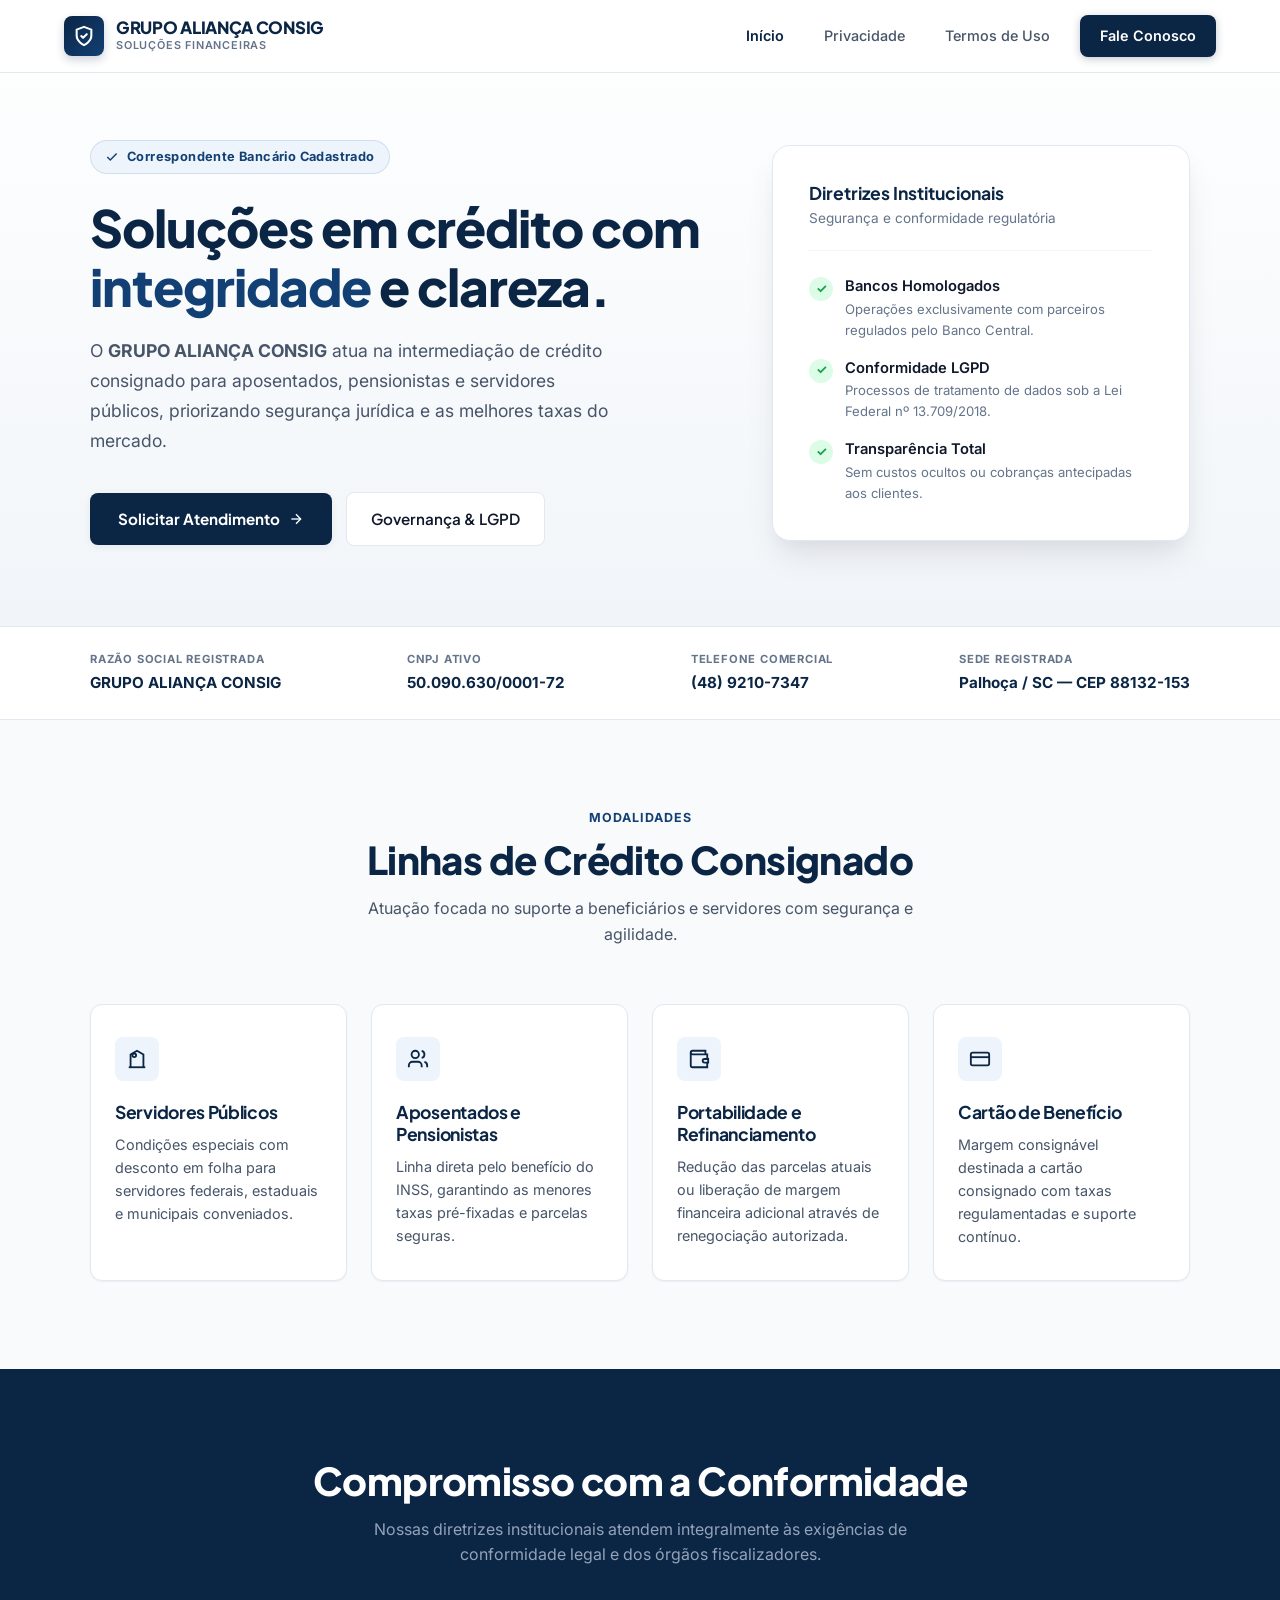
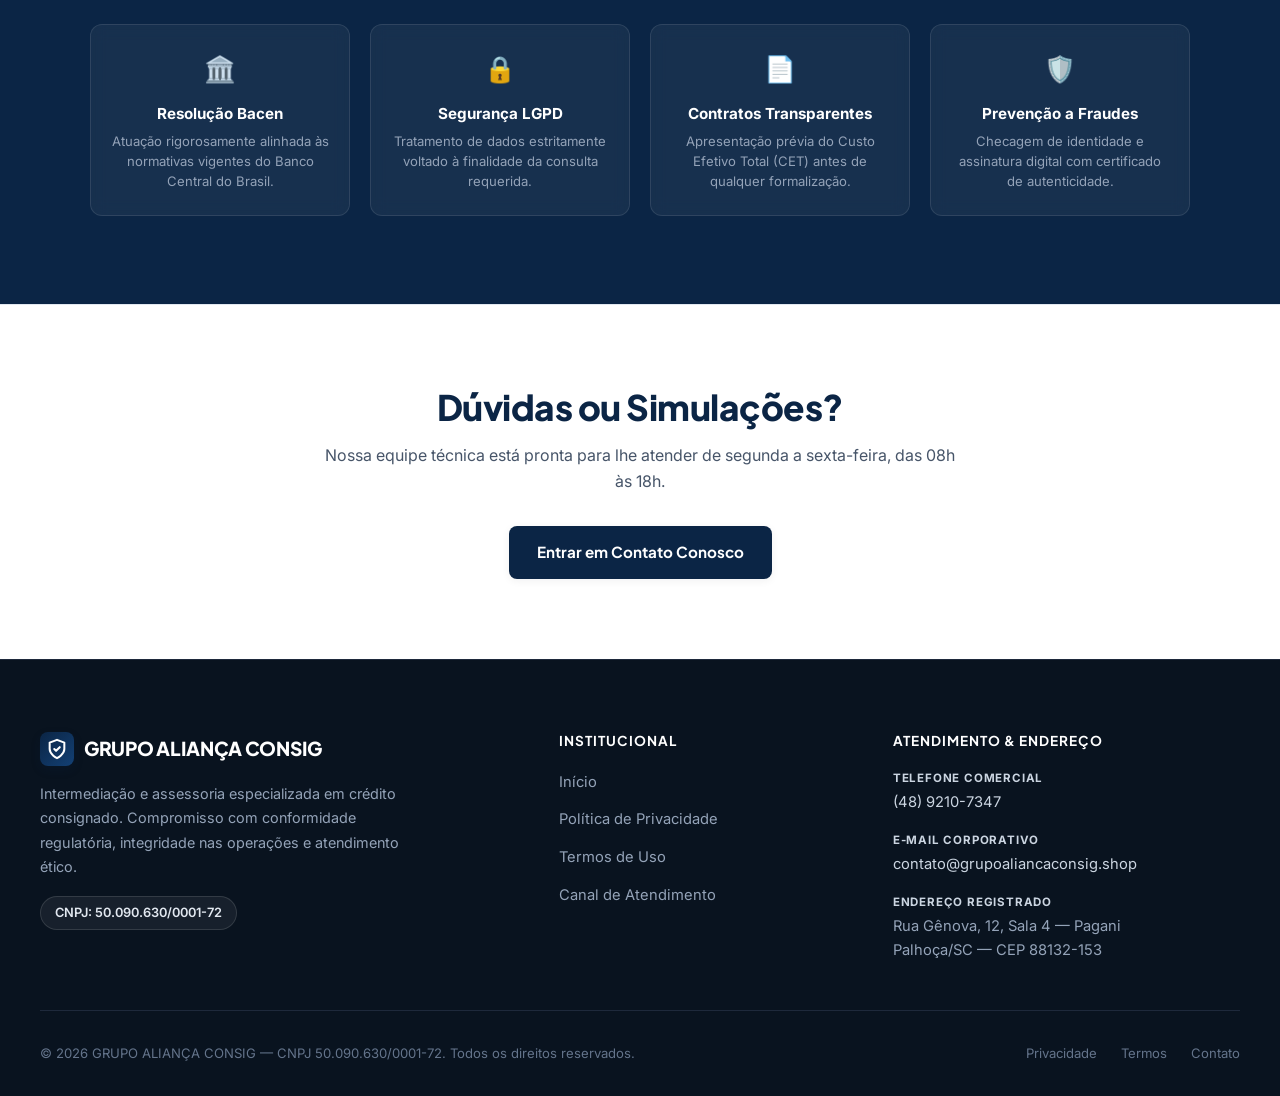
==== commit e6b7a46d: "style: reformula layout para design corporativo clean e profissional" ====
--- a/index.html
+++ b/index.html
@@ -4,9 +4,9 @@
   <meta charset="UTF-8" />
   <meta name="viewport" content="width=device-width, initial-scale=1.0" />
   <meta name="robots" content="index, follow" />
-  <title>GRUPO ALIANÇA CONSIG — Crédito Consignado em Palhoça/SC</title>
+  <title>GRUPO ALIANÇA CONSIG — Crédito Consignado e Assessoria Financeira</title>
   <meta name="description"
-    content="GRUPO ALIANÇA CONSIG (CNPJ 50.090.630/0001-72) — Especialistas em crédito consignado para servidores públicos, aposentados e pensionistas. Palhoça/SC. (48) 9210-7347." />
+    content="GRUPO ALIANÇA CONSIG (CNPJ 50.090.630/0001-72) — Assessoria de crédito consignado para servidores públicos, aposentados e pensionistas do INSS. Palhoça/SC." />
   <link rel="stylesheet" href="css/style.css" />
 
   <script type="application/ld+json">
@@ -37,629 +37,589 @@
   </script>
 
   <style>
-    /* ── HOME STYLES ────────────────────────────────────────── */
-
-    /* HERO */
-    .hero {
-      min-height: 100vh;
-      background:
-        radial-gradient(ellipse 80% 60% at 60% 40%, rgba(37,74,135,.6) 0%, transparent 70%),
-        linear-gradient(150deg, #081529 0%, #0D2244 40%, #1B3A6B 100%);
+    /* ── ESTILOS EXCLUSIVOS DA PÁGINA INICIAL ── */
+
+    /* HERO SECTION */
+    .hero-section {
+      padding: 140px 24px 80px;
+      background: linear-gradient(180deg, #FFFFFF 0%, #F1F5F9 100%);
+      position: relative;
+      border-bottom: 1px solid var(--border-color);
+    }
+
+    .hero-container {
+      max-width: 1100px;
+      margin: 0 auto;
+      display: grid;
+      grid-template-columns: 1.2fr 0.8fr;
+      gap: 56px;
+      align-items: center;
+    }
+
+    .hero-badge-pill {
+      display: inline-flex;
+      align-items: center;
+      gap: 8px;
+      padding: 6px 14px;
+      background: var(--primary-subtle);
+      border: 1px solid rgba(19, 64, 116, 0.12);
+      border-radius: var(--radius-pill);
+      color: var(--primary-light);
+      font-size: 0.8rem;
+      font-weight: 700;
+      letter-spacing: 0.4px;
+      margin-bottom: 24px;
+    }
+
+    .hero-title {
+      font-size: clamp(2.2rem, 4vw, 3.2rem);
+      font-weight: 800;
+      color: var(--primary);
+      letter-spacing: -1px;
+      line-height: 1.15;
+      margin-bottom: 20px;
+    }
+
+    .hero-title span {
+      color: var(--primary-light);
+    }
+
+    .hero-subtitle {
+      font-size: 1.1rem;
+      color: var(--text-secondary);
+      line-height: 1.7;
+      margin-bottom: 36px;
+      max-width: 540px;
+    }
+
+    .hero-cta-group {
+      display: flex;
+      gap: 14px;
+      align-items: center;
+      flex-wrap: wrap;
+    }
+
+    .btn-main {
+      display: inline-flex;
+      align-items: center;
+      gap: 8px;
+      background: var(--primary);
+      color: #FFFFFF;
+      font-family: var(--font-heading);
+      font-weight: 700;
+      font-size: 0.95rem;
+      padding: 14px 28px;
+      border-radius: var(--radius-sm);
+      box-shadow: var(--shadow-sm);
+      transition: var(--transition);
+    }
+
+    .btn-main:hover {
+      background: var(--primary-light);
+      transform: translateY(-2px);
+      box-shadow: var(--shadow-md);
+    }
+
+    .btn-outline-main {
+      display: inline-flex;
+      align-items: center;
+      background: #FFFFFF;
+      color: var(--text-primary);
+      font-family: var(--font-heading);
+      font-weight: 600;
+      font-size: 0.95rem;
+      padding: 14px 24px;
+      border-radius: var(--radius-sm);
+      border: 1.5px solid var(--border-color);
+      transition: var(--transition);
+    }
+
+    .btn-outline-main:hover {
+      border-color: var(--primary-light);
+      color: var(--primary);
+      background: var(--bg-main);
+    }
+
+    /* CARD CORPORATIVO HERO */
+    .hero-card {
+      background: #FFFFFF;
+      border-radius: var(--radius-lg);
+      border: 1px solid var(--border-color);
+      padding: 36px;
+      box-shadow: var(--shadow-lg);
+    }
+
+    .hero-card-header {
+      padding-bottom: 20px;
+      border-bottom: 1px solid var(--border-subtle);
+      margin-bottom: 24px;
+    }
+
+    .hero-card-title {
+      font-size: 1.1rem;
+      font-weight: 700;
+      color: var(--primary);
+      margin-bottom: 4px;
+    }
+
+    .hero-card-subtitle {
+      font-size: 0.85rem;
+      color: var(--text-muted);
+    }
+
+    .hero-card-list {
+      display: flex;
+      flex-direction: column;
+      gap: 16px;
+    }
+
+    .hero-card-item {
+      display: flex;
+      align-items: flex-start;
+      gap: 12px;
+    }
+
+    .h-icon-box {
+      width: 24px;
+      height: 24px;
+      border-radius: 50%;
+      background: #DCFCE7;
+      color: #16A34A;
       display: flex;
       align-items: center;
       justify-content: center;
+      font-size: 0.8rem;
+      font-weight: bold;
+      flex-shrink: 0;
+      margin-top: 2px;
+    }
+
+    .h-item-title {
+      font-size: 0.92rem;
+      font-weight: 600;
+      color: var(--text-primary);
+    }
+
+    .h-item-desc {
+      font-size: 0.82rem;
+      color: var(--text-muted);
+    }
+
+    /* FAIXA DE DADOS CADASTRAIS (ESSENCIAL PARA VERIFICAÇÃO META) */
+    .meta-trust-bar {
+      background: #FFFFFF;
+      border-bottom: 1px solid var(--border-color);
+      padding: 24px;
+    }
+
+    .trust-bar-container {
+      max-width: 1100px;
+      margin: 0 auto;
+      display: flex;
+      justify-content: space-between;
+      align-items: center;
+      flex-wrap: wrap;
+      gap: 20px;
+    }
+
+    .trust-item {
+      display: flex;
+      flex-direction: column;
+      gap: 2px;
+    }
+
+    .trust-label {
+      font-size: 0.7rem;
+      font-weight: 700;
+      text-transform: uppercase;
+      letter-spacing: 0.8px;
+      color: var(--text-muted);
+    }
+
+    .trust-val {
+      font-size: 0.95rem;
+      font-weight: 700;
+      color: var(--primary);
+    }
+
+    /* SEÇÃO DE SERVIÇOS */
+    .section-wrap {
+      padding: 88px 24px;
+    }
+
+    .section-container {
+      max-width: 1100px;
+      margin: 0 auto;
+    }
+
+    .section-head {
       text-align: center;
-      padding: 120px 24px 80px;
-      position: relative;
-      overflow: hidden;
-    }
-
-    /* Grid background sutil */
-    .hero::before {
-      content: '';
-      position: absolute;
-      inset: 0;
-      background-image:
-        linear-gradient(rgba(255,255,255,.03) 1px, transparent 1px),
-        linear-gradient(90deg, rgba(255,255,255,.03) 1px, transparent 1px);
-      background-size: 64px 64px;
-      mask-image: radial-gradient(ellipse 80% 80% at 50% 50%, black 30%, transparent 100%);
-    }
-
-    /* Blur orbs decorativos */
-    .hero::after {
-      content: '';
-      position: absolute;
-      width: 600px; height: 600px;
-      border-radius: 50%;
-      background: rgba(201,168,76,.06);
-      filter: blur(80px);
-      top: -100px; right: -100px;
-      pointer-events: none;
-    }
-
-    .hero-orb {
-      position: absolute;
-      width: 400px; height: 400px;
-      border-radius: 50%;
-      background: rgba(27,58,107,.4);
-      filter: blur(60px);
-      bottom: -80px; left: -80px;
-      pointer-events: none;
-    }
-
-    .hero-content {
-      position: relative;
-      z-index: 1;
-      max-width: 720px;
-    }
-
-    .hero-eyebrow {
-      display: inline-flex;
-      align-items: center;
-      gap: 8px;
-      background: rgba(201,168,76,.12);
-      border: 1px solid rgba(201,168,76,.25);
-      color: #C9A84C;
-      font-size: .72rem;
-      font-weight: 700;
-      letter-spacing: 2px;
+      margin-bottom: 56px;
+    }
+
+    .section-tag {
+      font-size: 0.78rem;
+      font-weight: 700;
       text-transform: uppercase;
-      padding: 6px 16px 6px 12px;
-      border-radius: 100px;
-      margin-bottom: 28px;
-    }
-
-    .hero-eyebrow-dot {
-      width: 6px; height: 6px;
-      background: #C9A84C;
-      border-radius: 50%;
-      animation: pulse-dot 2s ease-in-out infinite;
-    }
-
-    @keyframes pulse-dot {
-      0%, 100% { opacity: 1; transform: scale(1); }
-      50%       { opacity: .5; transform: scale(.7); }
-    }
-
-    .hero h1 {
-      font-size: clamp(2rem, 5vw, 3.4rem);
-      font-weight: 900;
-      color: #ffffff;
-      letter-spacing: -1.5px;
-      line-height: 1.12;
-      margin-bottom: 24px;
-    }
-
-    .hero h1 .highlight {
-      background: linear-gradient(135deg, #C9A84C 0%, #F0D080 50%, #C9A84C 100%);
-      -webkit-background-clip: text;
-      -webkit-text-fill-color: transparent;
-      background-clip: text;
-    }
-
-    .hero-desc {
+      letter-spacing: 1px;
+      color: var(--primary-light);
+      margin-bottom: 8px;
+      display: block;
+    }
+
+    .section-head h2 {
+      font-size: clamp(1.8rem, 3vw, 2.4rem);
+      font-weight: 800;
+      color: var(--primary);
+      letter-spacing: -0.6px;
+      margin-bottom: 12px;
+    }
+
+    .section-head p {
+      font-size: 1rem;
+      color: var(--text-secondary);
+      max-width: 600px;
+      margin: 0 auto;
+    }
+
+    .cards-grid {
+      display: grid;
+      grid-template-columns: repeat(auto-fit, minmax(240px, 1fr));
+      gap: 24px;
+    }
+
+    .pro-card {
+      background: #FFFFFF;
+      border: 1px solid var(--border-color);
+      border-radius: var(--radius-md);
+      padding: 32px 24px;
+      box-shadow: var(--shadow-xs);
+      transition: var(--transition);
+      display: flex;
+      flex-direction: column;
+    }
+
+    .pro-card:hover {
+      transform: translateY(-4px);
+      box-shadow: var(--shadow-md);
+      border-color: rgba(19, 64, 116, 0.3);
+    }
+
+    .pro-card-icon {
+      width: 44px;
+      height: 44px;
+      border-radius: var(--radius-sm);
+      background: var(--primary-subtle);
+      color: var(--primary);
+      display: flex;
+      align-items: center;
+      justify-content: center;
+      margin-bottom: 20px;
+    }
+
+    .pro-card h3 {
       font-size: 1.1rem;
-      color: rgba(255,255,255,.6);
-      max-width: 520px;
-      margin: 0 auto 40px;
-      line-height: 1.75;
-      font-weight: 400;
-    }
-
-    .hero-actions {
-      display: flex;
-      gap: 12px;
-      justify-content: center;
-      flex-wrap: wrap;
-      margin-bottom: 64px;
-    }
-
-    .btn-hero-primary {
-      display: inline-flex;
-      align-items: center;
-      gap: 8px;
-      background: linear-gradient(135deg, #C9A84C 0%, #A8872C 100%);
-      color: #0D2244;
+      font-weight: 700;
+      color: var(--primary);
+      margin-bottom: 10px;
+      letter-spacing: -0.3px;
+    }
+
+    .pro-card p {
+      font-size: 0.9rem;
+      color: var(--text-secondary);
+      line-height: 1.6;
+    }
+
+    /* SEÇÃO DE CONFORMIDADE & SEGURANÇA (AUTORIDADE) */
+    .compliance-section {
+      background: var(--primary);
+      color: #FFFFFF;
+      padding: 88px 24px;
+    }
+
+    .compliance-container {
+      max-width: 1100px;
+      margin: 0 auto;
+    }
+
+    .compliance-head {
+      text-align: center;
+      margin-bottom: 56px;
+    }
+
+    .compliance-head h2 {
+      color: #FFFFFF;
+      font-size: clamp(1.8rem, 3vw, 2.4rem);
       font-weight: 800;
-      font-size: .92rem;
-      padding: 14px 28px;
-      border-radius: 10px;
-      letter-spacing: .2px;
-      box-shadow: 0 8px 24px rgba(201,168,76,.35);
-      transition: all .25s cubic-bezier(.4,0,.2,1);
-    }
-
-    .btn-hero-primary:hover {
-      transform: translateY(-3px);
-      box-shadow: 0 14px 32px rgba(201,168,76,.45);
-    }
-
-    .btn-hero-secondary {
-      display: inline-flex;
-      align-items: center;
-      gap: 8px;
-      background: rgba(255,255,255,.06);
-      border: 1.5px solid rgba(255,255,255,.15);
-      color: rgba(255,255,255,.85);
-      font-weight: 600;
-      font-size: .92rem;
-      padding: 14px 28px;
-      border-radius: 10px;
-      transition: all .25s cubic-bezier(.4,0,.2,1);
-    }
-
-    .btn-hero-secondary:hover {
-      background: rgba(255,255,255,.1);
-      border-color: rgba(255,255,255,.3);
-      transform: translateY(-3px);
-    }
-
-    /* STATS BAR */
-    .stats-bar {
-      display: flex;
-      justify-content: center;
-      flex-wrap: wrap;
-      gap: 0;
-      background: rgba(255,255,255,.04);
-      border: 1px solid rgba(255,255,255,.08);
-      border-radius: 16px;
-      padding: 24px 32px;
-      backdrop-filter: blur(12px);
-    }
-
-    .stat-item {
-      flex: 1;
-      min-width: 140px;
-      padding: 8px 24px;
+      margin-bottom: 12px;
+      letter-spacing: -0.6px;
+    }
+
+    .compliance-head p {
+      color: #94A3B8;
+      font-size: 1rem;
+      max-width: 580px;
+      margin: 0 auto;
+    }
+
+    .compliance-row {
+      display: grid;
+      grid-template-columns: repeat(auto-fit, minmax(220px, 1fr));
+      gap: 20px;
+    }
+
+    .c-badge-card {
+      background: rgba(255, 255, 255, 0.05);
+      border: 1px solid rgba(255, 255, 255, 0.1);
+      border-radius: var(--radius-md);
+      padding: 24px 20px;
       text-align: center;
-      border-right: 1px solid rgba(255,255,255,.07);
-    }
-
-    .stat-item:last-child { border-right: none; }
-
-    .stat-number {
-      font-size: 1.7rem;
-      font-weight: 900;
-      color: #ffffff;
-      letter-spacing: -1px;
-      line-height: 1;
-      margin-bottom: 4px;
-    }
-
-    .stat-number span { color: #C9A84C; }
-
-    .stat-label {
-      font-size: .72rem;
-      color: rgba(255,255,255,.4);
-      font-weight: 500;
-      letter-spacing: .5px;
-    }
-
-    /* DIVIDER WAVE */
-    .wave-divider {
-      background: #0D2244;
-      line-height: 0;
-    }
-
-    /* SECTION: COMO FUNCIONA */
-    .section {
-      padding: 96px 24px;
-    }
-
-    .section-inner { max-width: 1120px; margin: 0 auto; }
-
-    .section-header { text-align: center; margin-bottom: 64px; }
-
-    .section-eyebrow {
+      backdrop-filter: blur(8px);
+      transition: var(--transition);
+    }
+
+    .c-badge-card:hover {
+      background: rgba(255, 255, 255, 0.08);
+      transform: translateY(-2px);
+    }
+
+    .c-badge-icon {
+      font-size: 1.6rem;
+      margin-bottom: 12px;
       display: inline-block;
-      font-size: .7rem;
-      font-weight: 700;
-      color: #C9A84C;
-      letter-spacing: 2px;
-      text-transform: uppercase;
-      margin-bottom: 12px;
-    }
-
-    .section-header h2 {
+    }
+
+    .c-badge-title {
+      font-size: 0.95rem;
+      font-weight: 700;
+      color: #FFFFFF;
+      margin-bottom: 6px;
+    }
+
+    .c-badge-desc {
+      font-size: 0.82rem;
+      color: #94A3B8;
+      line-height: 1.5;
+    }
+
+    /* CTA FINAL */
+    .cta-banner {
+      background: #FFFFFF;
+      border-top: 1px solid var(--border-color);
+      padding: 80px 24px;
+      text-align: center;
+    }
+
+    .cta-box {
+      max-width: 640px;
+      margin: 0 auto;
+    }
+
+    .cta-box h2 {
       font-size: clamp(1.6rem, 3vw, 2.2rem);
       font-weight: 800;
-      color: #1B3A6B;
-      letter-spacing: -1px;
-      line-height: 1.2;
+      color: var(--primary);
       margin-bottom: 14px;
-    }
-
-    .section-header p {
-      color: #64748B;
-      font-size: .98rem;
-      max-width: 500px;
-      margin: 0 auto;
-      line-height: 1.7;
-    }
-
-    /* CARDS: SERVIÇOS */
-    .services-grid {
-      display: grid;
-      grid-template-columns: repeat(auto-fit, minmax(260px, 1fr));
-      gap: 20px;
-    }
-
-    .service-card {
-      background: #ffffff;
-      border: 1px solid #E2E8F0;
-      border-radius: 16px;
-      padding: 32px 28px;
-      transition: all .25s cubic-bezier(.4,0,.2,1);
-      position: relative;
-      overflow: hidden;
-    }
-
-    .service-card::before {
-      content: '';
-      position: absolute;
-      top: 0; left: 0; right: 0;
-      height: 3px;
-      background: linear-gradient(90deg, #1B3A6B, #C9A84C);
-      transform: scaleX(0);
-      transform-origin: left;
-      transition: transform .3s ease;
-    }
-
-    .service-card:hover {
-      transform: translateY(-6px);
-      box-shadow: 0 16px 40px rgba(27,58,107,.12);
-      border-color: transparent;
-    }
-
-    .service-card:hover::before { transform: scaleX(1); }
-
-    .service-icon {
-      width: 56px; height: 56px;
-      border-radius: 14px;
-      display: flex; align-items: center; justify-content: center;
-      font-size: 1.6rem;
-      margin-bottom: 20px;
-    }
-
-    .si-blue  { background: linear-gradient(135deg, #EEF4FF, #DBEAFE); }
-    .si-gold  { background: linear-gradient(135deg, #FFFBEB, #FEF3C7); }
-    .si-green { background: linear-gradient(135deg, #ECFDF5, #D1FAE5); }
-    .si-purple{ background: linear-gradient(135deg, #F5F3FF, #EDE9FE); }
-
-    .service-card h3 {
-      font-size: 1.05rem;
-      font-weight: 700;
-      color: #1B3A6B;
-      margin-bottom: 10px;
-      letter-spacing: -.3px;
-    }
-
-    .service-card p {
-      font-size: .87rem;
-      color: #64748B;
-      line-height: 1.65;
-    }
-
-    /* SECTION DARK: LEGAL / COMPLIANCE */
-    .section-dark {
-      background: linear-gradient(150deg, #0D2244 0%, #1B3A6B 100%);
-      padding: 96px 24px;
-    }
-
-    .section-dark .section-eyebrow { color: #C9A84C; }
-
-    .section-dark .section-header h2 { color: #ffffff; }
-
-    .section-dark .section-header p { color: rgba(255,255,255,.55); }
-
-    .compliance-grid {
-      display: grid;
-      grid-template-columns: repeat(auto-fit, minmax(200px, 1fr));
-      gap: 16px;
-      max-width: 1120px;
-      margin: 0 auto;
-    }
-
-    .compliance-card {
-      background: rgba(255,255,255,.05);
-      border: 1px solid rgba(255,255,255,.08);
-      border-radius: 14px;
-      padding: 28px 22px;
-      text-align: center;
-      transition: all .25s ease;
-    }
-
-    .compliance-card:hover {
-      background: rgba(255,255,255,.08);
-      border-color: rgba(201,168,76,.3);
-      transform: translateY(-4px);
-    }
-
-    .cc-icon {
-      font-size: 2rem;
-      margin-bottom: 14px;
-      display: block;
-    }
-
-    .cc-title {
-      font-size: .9rem;
-      font-weight: 700;
-      color: #ffffff;
-      margin-bottom: 8px;
-    }
-
-    .cc-desc {
-      font-size: .78rem;
-      color: rgba(255,255,255,.4);
-      line-height: 1.6;
-    }
-
-    /* IDENTITY STRIP */
-    .identity-strip {
-      background: #F8F9FC;
-      border-top: 1px solid #E2E8F0;
-      border-bottom: 1px solid #E2E8F0;
-      padding: 32px 24px;
-    }
-
-    .identity-inner {
-      max-width: 1120px;
-      margin: 0 auto;
-      display: flex;
-      flex-wrap: wrap;
-      align-items: center;
-      justify-content: center;
-      gap: 32px 48px;
-    }
-
-    .id-item {
-      display: flex;
-      flex-direction: column;
-      align-items: center;
-      gap: 3px;
-    }
-
-    .id-label {
-      font-size: .65rem;
-      font-weight: 700;
-      text-transform: uppercase;
-      letter-spacing: 1.5px;
-      color: #C9A84C;
-    }
-
-    .id-value {
-      font-size: .92rem;
-      font-weight: 700;
-      color: #1B3A6B;
-    }
-
-    .id-value a { color: #1B3A6B; }
-
-    /* CTA FINAL */
-    .cta-section {
-      padding: 96px 24px;
-      text-align: center;
-      background: #ffffff;
-    }
-
-    .cta-inner { max-width: 600px; margin: 0 auto; }
-
-    .cta-section h2 {
-      font-size: clamp(1.6rem, 3vw, 2.4rem);
-      font-weight: 900;
-      color: #1B3A6B;
-      letter-spacing: -1px;
-      margin-bottom: 16px;
-    }
-
-    .cta-section p {
-      color: #64748B;
+      letter-spacing: -0.5px;
+    }
+
+    .cta-box p {
       font-size: 1rem;
-      margin-bottom: 36px;
-      line-height: 1.7;
-    }
-
-    .cta-btn {
-      display: inline-flex;
-      align-items: center;
-      gap: 8px;
-      background: linear-gradient(135deg, #1B3A6B 0%, #254a87 100%);
-      color: #ffffff;
-      font-weight: 800;
-      font-size: 1rem;
-      padding: 16px 36px;
-      border-radius: 12px;
-      letter-spacing: .2px;
-      box-shadow: 0 8px 24px rgba(27,58,107,.3);
-      transition: all .25s ease;
-    }
-
-    .cta-btn:hover {
-      transform: translateY(-3px);
-      box-shadow: 0 14px 32px rgba(27,58,107,.4);
-    }
-
-    .cta-note {
-      margin-top: 16px;
-      font-size: .78rem;
-      color: #94A3B8;
-    }
-
-    @media (max-width: 600px) {
-      .stat-item { border-right: none; border-bottom: 1px solid rgba(255,255,255,.07); }
-      .stat-item:last-child { border-bottom: none; }
-      .hero-actions { flex-direction: column; align-items: center; }
-      .identity-inner { gap: 20px 32px; }
+      color: var(--text-secondary);
+      margin-bottom: 32px;
+    }
+
+    @media (max-width: 880px) {
+      .hero-container {
+        grid-template-columns: 1fr;
+        gap: 40px;
+      }
+      .trust-bar-container {
+        flex-direction: column;
+        align-items: flex-start;
+        gap: 16px;
+      }
     }
   </style>
 </head>
 <body data-page="Início">
 
-  <!-- Header injetado por components.js -->
-
-  <!-- ── HERO ──────────────────────────────────────────── -->
-  <section class="hero" aria-label="Apresentação">
-    <div class="hero-orb"></div>
-    <div class="hero-content">
-
-      <div class="hero-eyebrow">
-        <span class="hero-eyebrow-dot"></span>
-        Correspondente Bancário Autorizado
-      </div>
-
-      <h1>
-        Crédito consignado<br>
-        com <span class="highlight">transparência</span><br>
-        e condições reais
-      </h1>
-
-      <p class="hero-desc">
-        O GRUPO ALIANÇA CONSIG conecta servidores públicos, aposentados
-        e pensionistas às melhores taxas do mercado — com agilidade,
-        segurança e zero burocracia.
-      </p>
-
-      <div class="hero-actions">
-        <a href="contato.html" class="btn-hero-primary">
-          Simular agora →
-        </a>
-        <a href="politica-de-privacidade.html" class="btn-hero-secondary">
-          Conheça nossa política
-        </a>
-      </div>
-
-      <!-- Stats -->
-      <div class="stats-bar">
-        <div class="stat-item">
-          <p class="stat-number">INSS<span>+</span></p>
-          <p class="stat-label">Aposentados e Pensionistas</p>
-        </div>
-        <div class="stat-item">
-          <p class="stat-number"><span>100%</span></p>
-          <p class="stat-label">Online e sem sair de casa</p>
-        </div>
-        <div class="stat-item">
-          <p class="stat-number">LGPD<span>✓</span></p>
-          <p class="stat-label">Dados protegidos por lei</p>
-        </div>
-        <div class="stat-item">
-          <p class="stat-number">SC<span></span></p>
-          <p class="stat-label">Palhoça / Santa Catarina</p>
+  <!-- HERO SECTION -->
+  <section class="hero-section" aria-label="Apresentação Institucional">
+    <div class="hero-container">
+      
+      <div class="hero-left">
+        <div class="hero-badge-pill">
+          <svg width="14" height="14" viewBox="0 0 24 24" fill="none" stroke="currentColor" stroke-width="2.5"><polyline points="20 6 9 17 4 12"></polyline></svg>
+          Correspondente Bancário Cadastrado
+        </div>
+
+        <h1 class="hero-title">
+          Soluções em crédito com <span>integridade</span> e clareza.
+        </h1>
+
+        <p class="hero-subtitle">
+          O <strong>GRUPO ALIANÇA CONSIG</strong> atua na intermediação de crédito consignado para aposentados, pensionistas e servidores públicos, priorizando segurança jurídica e as melhores taxas do mercado.
+        </p>
+
+        <div class="hero-cta-group">
+          <a href="contato.html" class="btn-main">
+            Solicitar Atendimento
+            <svg width="16" height="16" viewBox="0 0 24 24" fill="none" stroke="currentColor" stroke-width="2"><path d="M5 12h14"></path><path d="m12 5 7 7-7 7"></path></svg>
+          </a>
+          <a href="politica-de-privacidade.html" class="btn-outline-main">
+            Governança & LGPD
+          </a>
+        </div>
+      </div>
+
+      <div class="hero-right">
+        <div class="hero-card">
+          <div class="hero-card-header">
+            <h3 class="hero-card-title">Diretrizes Institucionais</h3>
+            <p class="hero-card-subtitle">Segurança e conformidade regulatória</p>
+          </div>
+          <div class="hero-card-list">
+            <div class="hero-card-item">
+              <div class="h-icon-box">✓</div>
+              <div>
+                <p class="h-item-title">Bancos Homologados</p>
+                <p class="h-item-desc">Operações exclusivamente com parceiros regulados pelo Banco Central.</p>
+              </div>
+            </div>
+            <div class="hero-card-item">
+              <div class="h-icon-box">✓</div>
+              <div>
+                <p class="h-item-title">Conformidade LGPD</p>
+                <p class="h-item-desc">Processos de tratamento de dados sob a Lei Federal nº 13.709/2018.</p>
+              </div>
+            </div>
+            <div class="hero-card-item">
+              <div class="h-icon-box">✓</div>
+              <div>
+                <p class="h-item-title">Transparência Total</p>
+                <p class="h-item-desc">Sem custos ocultos ou cobranças antecipadas aos clientes.</p>
+              </div>
+            </div>
+          </div>
         </div>
       </div>
 
     </div>
   </section>
 
-  <!-- ── IDENTITY STRIP (dados legais visíveis — Meta) ── -->
-  <div class="identity-strip" aria-label="Identificação da empresa">
-    <div class="identity-inner">
-      <div class="id-item">
-        <span class="id-label">Razão Social</span>
-        <span class="id-value">GRUPO ALIANÇA CONSIG</span>
-      </div>
-      <div class="id-item">
-        <span class="id-label">CNPJ</span>
-        <span class="id-value">50.090.630/0001-72</span>
-      </div>
-      <div class="id-item">
-        <span class="id-label">Telefone</span>
-        <span class="id-value"><a href="tel:+554892107347">(48) 9210-7347</a></span>
-      </div>
-      <div class="id-item">
-        <span class="id-label">E-mail</span>
-        <span class="id-value"><a href="mailto:contato@grupoaliancaconsig.shop">contato@grupoaliancaconsig.shop</a></span>
-      </div>
-      <div class="id-item">
-        <span class="id-label">Endereço</span>
-        <span class="id-value">Rua Gênova, 12, Sala 4 — Palhoça/SC</span>
-      </div>
-    </div>
-  </div>
-
-  <!-- ── SERVIÇOS ────────────────────────────────────────── -->
-  <section class="section" style="background:#F8F9FC;" aria-label="Serviços">
-    <div class="section-inner">
-      <div class="section-header">
-        <span class="section-eyebrow">O que fazemos</span>
-        <h2>Soluções pensadas<br>para cada perfil</h2>
-        <p>Trabalhamos com as melhores instituições financeiras reguladas pelo Banco Central para oferecer as melhores condições.</p>
-      </div>
-
-      <div class="services-grid">
-        <div class="service-card">
-          <div class="service-icon si-blue">🏛️</div>
-          <h3>Servidores Públicos</h3>
-          <p>Crédito consignado com desconto direto em folha para servidores municipais, estaduais e federais. Taxas reduzidas e prazos flexíveis.</p>
-        </div>
-        <div class="service-card">
-          <div class="service-icon si-gold">👴</div>
-          <h3>Aposentados e Pensionistas</h3>
-          <p>Crédito via benefício INSS com as menores taxas do mercado. Processo 100% digital, sem sair de casa.</p>
-        </div>
-        <div class="service-card">
-          <div class="service-icon si-green">♻️</div>
-          <h3>Refinanciamento</h3>
-          <p>Refinancie seu contrato atual e obtenha troco, melhores condições ou prazo estendido. Simulação sem compromisso.</p>
-        </div>
-        <div class="service-card">
-          <div class="service-icon si-purple">💳</div>
-          <h3>Cartão Consignado</h3>
-          <p>Cartão com limite garantido e fatura debitada automaticamente do benefício. Conveniência e controle total.</p>
-        </div>
+  <!-- FAIXA DE IDENTIFICAÇÃO CADASTRAL OBRIGATÓRIA (META BUSINESS SUITE) -->
+  <section class="meta-trust-bar" aria-label="Identificação da Empresa">
+    <div class="trust-bar-container">
+      <div class="trust-item">
+        <span class="trust-label">Razão Social Registrada</span>
+        <span class="trust-val">GRUPO ALIANÇA CONSIG</span>
+      </div>
+      <div class="trust-item">
+        <span class="trust-label">CNPJ Ativo</span>
+        <span class="trust-val">50.090.630/0001-72</span>
+      </div>
+      <div class="trust-item">
+        <span class="trust-label">Telefone Comercial</span>
+        <span class="trust-val"><a href="tel:+554892107347" style="color:inherit;">(48) 9210-7347</a></span>
+      </div>
+      <div class="trust-item">
+        <span class="trust-label">Sede Registrada</span>
+        <span class="trust-val">Palhoça / SC — CEP 88132-153</span>
       </div>
     </div>
   </section>
 
-  <!-- ── COMPLIANCE / CONFORMIDADE ─────────────────────── -->
-  <section class="section-dark" aria-label="Conformidade e segurança">
-    <div style="max-width:1120px;margin:0 auto;">
-      <div class="section-header">
-        <span class="section-eyebrow">Segurança e conformidade</span>
-        <h2>Você está em<br>boas mãos</h2>
-        <p>Operamos com total conformidade às normas regulatórias vigentes, garantindo segurança em cada etapa.</p>
-      </div>
-
-      <div class="compliance-grid">
-        <div class="compliance-card">
-          <span class="cc-icon">🏦</span>
-          <p class="cc-title">Banco Central</p>
-          <p class="cc-desc">Atuamos como correspondente bancário conforme regulamentação do BCB.</p>
-        </div>
-        <div class="compliance-card">
-          <span class="cc-icon">🔒</span>
-          <p class="cc-title">LGPD</p>
-          <p class="cc-desc">Seus dados pessoais são tratados em total conformidade com a Lei 13.709/2018.</p>
-        </div>
-        <div class="compliance-card">
-          <span class="cc-icon">📋</span>
-          <p class="cc-title">Transparência</p>
-          <p class="cc-desc">Todas as condições são apresentadas antes de qualquer contratação.</p>
-        </div>
-        <div class="compliance-card">
-          <span class="cc-icon">🛡️</span>
-          <p class="cc-title">Dados Protegidos</p>
-          <p class="cc-desc">Criptografia e controle de acesso em todos os sistemas que operamos.</p>
-        </div>
-        <div class="compliance-card">
-          <span class="cc-icon">⚡</span>
-          <p class="cc-title">Agilidade</p>
-          <p class="cc-desc">Análise rápida para que você receba o crédito no menor prazo possível.</p>
+  <!-- SERVIÇOS & MODALIDADES -->
+  <section class="section-wrap" aria-label="Linhas de Atendimento">
+    <div class="section-container">
+      <div class="section-head">
+        <span class="section-tag">Modalidades</span>
+        <h2>Linhas de Crédito Consignado</h2>
+        <p>Atuação focada no suporte a beneficiários e servidores com segurança e agilidade.</p>
+      </div>
+
+      <div class="cards-grid">
+        <div class="pro-card">
+          <div class="pro-card-icon">
+            <svg width="22" height="22" viewBox="0 0 24 24" fill="none" stroke="currentColor" stroke-width="2"><path d="M3 21h18"></path><path d="M5 21V7l7-4 7 4v14"></path><path d="M9 10a2 2 0 1 0 0-4 2 2 0 0 0 0 4z"></path></svg>
+          </div>
+          <h3>Servidores Públicos</h3>
+          <p>Condições especiais com desconto em folha para servidores federais, estaduais e municipais conveniados.</p>
+        </div>
+
+        <div class="pro-card">
+          <div class="pro-card-icon">
+            <svg width="22" height="22" viewBox="0 0 24 24" fill="none" stroke="currentColor" stroke-width="2"><path d="M16 21v-2a4 4 0 0 0-4-4H6a4 4 0 0 0-4 4v2"></path><circle cx="9" cy="7" r="4"></circle><path d="M22 21v-2a4 4 0 0 0-3-3.87"></path><path d="M16 3.13a4 4 0 0 1 0 7.75"></path></svg>
+          </div>
+          <h3>Aposentados e Pensionistas</h3>
+          <p>Linha direta pelo benefício do INSS, garantindo as menores taxas pré-fixadas e parcelas seguras.</p>
+        </div>
+
+        <div class="pro-card">
+          <div class="pro-card-icon">
+            <svg width="22" height="22" viewBox="0 0 24 24" fill="none" stroke="currentColor" stroke-width="2"><path d="M21 12V7H5a2 2 0 0 1 0-4h14v4"></path><path d="M3 5v14a2 2 0 0 0 2 2h16v-5"></path><path d="M18 12a2 2 0 0 0 0 4h4v-4Z"></path></svg>
+          </div>
+          <h3>Portabilidade e Refinanciamento</h3>
+          <p>Redução das parcelas atuais ou liberação de margem financeira adicional através de renegociação autorizada.</p>
+        </div>
+
+        <div class="pro-card">
+          <div class="pro-card-icon">
+            <svg width="22" height="22" viewBox="0 0 24 24" fill="none" stroke="currentColor" stroke-width="2"><rect width="20" height="14" x="2" y="5" rx="2"></rect><line x1="2" x2="22" y1="10" y2="10"></line></svg>
+          </div>
+          <h3>Cartão de Benefício</h3>
+          <p>Margem consignável destinada a cartão consignado com taxas regulamentadas e suporte contínuo.</p>
         </div>
       </div>
     </div>
   </section>
 
-  <!-- ── CTA FINAL ──────────────────────────────────────── -->
-  <section class="cta-section" aria-label="Entre em contato">
-    <div class="cta-inner">
-      <h2>Pronto para simular<br>seu crédito?</h2>
-      <p>Nossa equipe está disponível de segunda a sexta, das 08h às 18h, para te atender com toda atenção que você merece.</p>
-      <a href="contato.html" class="cta-btn">
-        Falar com um especialista →
+  <!-- BLOCO DE COMPLIANCE CORPORATIVO -->
+  <section class="compliance-section" aria-label="Segurança e Regulamentação">
+    <div class="compliance-container">
+      <div class="compliance-head">
+        <h2>Compromisso com a Conformidade</h2>
+        <p>Nossas diretrizes institucionais atendem integralmente às exigências de conformidade legal e dos órgãos fiscalizadores.</p>
+      </div>
+
+      <div class="compliance-row">
+        <div class="c-badge-card">
+          <div class="c-badge-icon">🏛️</div>
+          <p class="c-badge-title">Resolução Bacen</p>
+          <p class="c-badge-desc">Atuação rigorosamente alinhada às normativas vigentes do Banco Central do Brasil.</p>
+        </div>
+
+        <div class="c-badge-card">
+          <div class="c-badge-icon">🔒</div>
+          <p class="c-badge-title">Segurança LGPD</p>
+          <p class="c-badge-desc">Tratamento de dados estritamente voltado à finalidade da consulta requerida.</p>
+        </div>
+
+        <div class="c-badge-card">
+          <div class="c-badge-icon">📄</div>
+          <p class="c-badge-title">Contratos Transparentes</p>
+          <p class="c-badge-desc">Apresentação prévia do Custo Efetivo Total (CET) antes de qualquer formalização.</p>
+        </div>
+
+        <div class="c-badge-card">
+          <div class="c-badge-icon">🛡️</div>
+          <p class="c-badge-title">Prevenção a Fraudes</p>
+          <p class="c-badge-desc">Checagem de identidade e assinatura digital com certificado de autenticidade.</p>
+        </div>
+      </div>
+    </div>
+  </section>
+
+  <!-- CTA FINAL -->
+  <section class="cta-banner" aria-label="Atendimento">
+    <div class="cta-box">
+      <h2>Dúvidas ou Simulações?</h2>
+      <p>Nossa equipe técnica está pronta para lhe atender de segunda a sexta-feira, das 08h às 18h.</p>
+      <a href="contato.html" class="btn-main">
+        Entrar em Contato Conosco
       </a>
-      <p class="cta-note">Sem compromisso. Simulação 100% gratuita.</p>
     </div>
   </section>
 
--- a/css/style.css
+++ b/css/style.css
@@ -1,605 +1,670 @@
 /* ================================================================
-   GRUPO ALIANÇA CONSIG — Design System
+   GRUPO ALIANÇA CONSIG — Design System Moderno, Limpo & Corporativo
    ================================================================ */
 
-@import url('https://fonts.googleapis.com/css2?family=Inter:wght@300;400;500;600;700;800;900&display=swap');
+@import url('https://fonts.googleapis.com/css2?family=Plus+Jakarta+Sans:wght@400;500;600;700;800&family=Inter:wght@400;500;600&display=swap');
 
 :root {
-  --navy:        #1B3A6B;
-  --navy-dark:   #0D2244;
-  --navy-deeper: #081529;
-  --gold:        #C9A84C;
-  --gold-light:  #F0E4C0;
-  --gold-dark:   #A8872C;
-  --white:       #FFFFFF;
-  --off-white:   #F8F9FC;
-  --surface:     #FFFFFF;
-  --border:      #E2E8F0;
-  --text:        #1A1A2E;
-  --text-muted:  #64748B;
-  --text-light:  #94A3B8;
-  --shadow-sm:   0 1px 3px rgba(0,0,0,.08), 0 1px 2px rgba(0,0,0,.06);
-  --shadow-md:   0 4px 16px rgba(27,58,107,.10);
-  --shadow-lg:   0 12px 40px rgba(27,58,107,.15);
-  --shadow-xl:   0 24px 64px rgba(27,58,107,.20);
-  --radius-sm:   6px;
-  --radius:      12px;
-  --radius-lg:   20px;
-  --radius-xl:   32px;
-  --font:        'Inter', -apple-system, BlinkMacSystemFont, sans-serif;
-  --transition:  all .25s cubic-bezier(.4,0,.2,1);
-}
-
-/* ── RESET & BASE ─────────────────────────────────────────── */
-*, *::before, *::after { box-sizing: border-box; margin: 0; padding: 0; }
-
-html { scroll-behavior: smooth; font-size: 16px; }
+  /* Paleta Corporativa Sofisticada (Fintech / Instituição Financeira) */
+  --primary:        #0B2545;       /* Azul marinho profundo de autoridade */
+  --primary-light:  #134074;       /* Azul suporte vibrante */
+  --primary-subtle: #EEF4FB;       /* Fundo suave azulado */
+  --accent:         #D4AF37;       /* Dourado elegante */
+  --accent-soft:    #FDF8EC;       /* Fundo suave dourado */
+  --accent-hover:   #B89628;       /* Dourado escurecido */
+  
+  --dark:           #09131F;
+  --dark-surface:   #0E1E32;
+  
+  --bg-main:        #F8FAFC;       /* Fundo moderno slate-50 */
+  --card-bg:        #FFFFFF;
+  --border-color:   #E2E8F0;
+  --border-subtle:  #F1F5F9;
+  
+  --text-primary:   #0F172A;       /* Slate 900 */
+  --text-secondary: #475569;       /* Slate 600 */
+  --text-muted:     #64748B;       /* Slate 500 */
+  --text-white:     #FFFFFF;
+
+  --font-heading:   'Plus Jakarta Sans', -apple-system, BlinkMacSystemFont, sans-serif;
+  --font-body:      'Inter', -apple-system, BlinkMacSystemFont, sans-serif;
+
+  --radius-sm: 8px;
+  --radius-md: 12px;
+  --radius-lg: 18px;
+  --radius-xl: 24px;
+  --radius-pill: 9999px;
+
+  --shadow-xs: 0 1px 2px rgba(15, 23, 42, 0.05);
+  --shadow-sm: 0 2px 8px rgba(15, 23, 42, 0.06);
+  --shadow-md: 0 8px 24px -4px rgba(15, 23, 42, 0.08), 0 4px 12px -2px rgba(15, 23, 42, 0.03);
+  --shadow-lg: 0 20px 35px -8px rgba(15, 23, 42, 0.10), 0 8px 16px -4px rgba(15, 23, 42, 0.04);
+  --shadow-xl: 0 25px 50px -12px rgba(11, 37, 69, 0.25);
+
+  --transition: all 0.25s cubic-bezier(0.16, 1, 0.3, 1);
+}
+
+/* ── BASE & RESET ────────────────────────────────────────── */
+*, *::before, *::after {
+  box-sizing: border-box;
+  margin: 0;
+  padding: 0;
+}
+
+html {
+  scroll-behavior: smooth;
+  font-size: 16px;
+}
 
 body {
-  font-family: var(--font);
-  background: var(--off-white);
-  color: var(--text);
+  font-family: var(--font-body);
+  background-color: var(--bg-main);
+  color: var(--text-primary);
   line-height: 1.6;
   -webkit-font-smoothing: antialiased;
+  -moz-osx-font-smoothing: grayscale;
   display: flex;
   flex-direction: column;
   min-height: 100vh;
-  overflow-x: hidden;
-}
-
-img { display: block; max-width: 100%; }
-a { text-decoration: none; color: inherit; }
-
-/* ── HEADER ───────────────────────────────────────────────── */
+}
+
+h1, h2, h3, h4, h5, h6 {
+  font-family: var(--font-heading);
+  color: var(--text-primary);
+  line-height: 1.25;
+  font-weight: 700;
+}
+
+a {
+  text-decoration: none;
+  color: inherit;
+  transition: var(--transition);
+}
+
+/* ── HEADER MODERNO ──────────────────────────────────────── */
 .site-header {
   position: fixed;
-  top: 0; left: 0; right: 0;
-  z-index: 100;
-  background: rgba(13, 34, 68, .85);
-  backdrop-filter: blur(16px);
-  -webkit-backdrop-filter: blur(16px);
-  border-bottom: 1px solid rgba(255,255,255,.06);
+  top: 0;
+  left: 0;
+  right: 0;
+  z-index: 1000;
+  background: rgba(255, 255, 255, 0.94);
+  backdrop-filter: blur(12px);
+  -webkit-backdrop-filter: blur(12px);
+  border-bottom: 1px solid var(--border-color);
   transition: var(--transition);
 }
 
 .site-header.scrolled {
-  background: rgba(13, 34, 68, .97);
-  box-shadow: 0 4px 24px rgba(0,0,0,.25);
+  background: rgba(255, 255, 255, 0.98);
+  box-shadow: 0 4px 20px rgba(15, 23, 42, 0.06);
 }
 
 .header-inner {
-  max-width: 1120px;
+  max-width: 1200px;
   margin: 0 auto;
-  padding: 0 32px;
-  height: 68px;
+  padding: 0 24px;
+  height: 72px;
   display: flex;
   align-items: center;
   justify-content: space-between;
-  gap: 24px;
-}
-
-.logo { display: flex; align-items: center; gap: 12px; }
-
-.logo-icon {
-  width: 38px;
-  height: 38px;
-  background: linear-gradient(135deg, var(--gold) 0%, var(--gold-dark) 100%);
-  border-radius: 10px;
+}
+
+.logo {
+  display: flex;
+  align-items: center;
+  gap: 12px;
+}
+
+.logo-icon-svg {
+  width: 40px;
+  height: 40px;
+  background: linear-gradient(135deg, var(--primary) 0%, var(--primary-light) 100%);
+  border-radius: var(--radius-sm);
   display: flex;
   align-items: center;
   justify-content: center;
-  font-size: 1.1rem;
-  flex-shrink: 0;
-  box-shadow: 0 4px 12px rgba(201,168,76,.35);
-}
-
-.logo-text { display: flex; flex-direction: column; }
+  color: #FFFFFF;
+  box-shadow: 0 4px 10px rgba(11, 37, 69, 0.2);
+}
+
+.logo-text {
+  display: flex;
+  flex-direction: column;
+}
 
 .logo-name {
-  font-size: .9rem;
+  font-family: var(--font-heading);
+  font-size: 1.05rem;
   font-weight: 800;
-  color: var(--white);
-  letter-spacing: .3px;
-  line-height: 1.2;
+  color: var(--primary);
+  letter-spacing: -0.3px;
+  line-height: 1.15;
 }
 
 .logo-tag {
-  font-size: .62rem;
+  font-size: 0.68rem;
+  font-weight: 600;
+  color: var(--text-muted);
+  letter-spacing: 0.8px;
+  text-transform: uppercase;
+}
+
+.site-nav {
+  display: flex;
+  align-items: center;
+  gap: 8px;
+}
+
+.site-nav a {
+  font-size: 0.9rem;
   font-weight: 500;
-  color: var(--gold);
-  letter-spacing: 1.2px;
-  text-transform: uppercase;
-}
-
-.site-nav {
-  display: flex;
-  align-items: center;
-  gap: 4px;
-}
-
-.site-nav a {
-  font-size: .82rem;
-  font-weight: 500;
-  color: rgba(255,255,255,.7);
-  padding: 7px 14px;
+  color: var(--text-secondary);
+  padding: 8px 16px;
   border-radius: var(--radius-sm);
-  transition: var(--transition);
-  letter-spacing: .2px;
-}
-
-.site-nav a:hover,
+}
+
+.site-nav a:hover {
+  color: var(--primary);
+  background: var(--primary-subtle);
+}
+
 .site-nav a.active {
-  color: var(--white);
-  background: rgba(255,255,255,.1);
-}
-
-.nav-cta {
-  background: var(--gold) !important;
-  color: var(--navy-dark) !important;
-  font-weight: 700 !important;
-  padding: 8px 18px !important;
-  border-radius: var(--radius-sm) !important;
-}
-
-.nav-cta:hover {
-  background: var(--gold-dark) !important;
+  color: var(--primary);
+  font-weight: 600;
+}
+
+.site-nav a.nav-cta {
+  background: var(--primary);
+  color: #FFFFFF !important;
+  font-weight: 600;
+  padding: 9px 20px;
+  box-shadow: 0 2px 8px rgba(11, 37, 69, 0.25);
+  margin-left: 6px;
+}
+
+.site-nav a.nav-cta:hover {
+  background: var(--primary-light);
   transform: translateY(-1px);
-  box-shadow: 0 4px 12px rgba(201,168,76,.4) !important;
-}
-
-/* ── PAGE HERO (páginas internas) ─────────────────────────── */
+  box-shadow: 0 4px 14px rgba(11, 37, 69, 0.35);
+}
+
+/* ── PÁGINAS INSTITUCIONAIS HERO (Privacidade / Termos / Contato) ── */
 .page-hero {
-  background: linear-gradient(150deg, var(--navy-dark) 0%, var(--navy) 60%, #254a87 100%);
-  padding: 120px 32px 64px;
+  padding-top: 120px;
+  padding-bottom: 48px;
+  background: linear-gradient(180deg, #FFFFFF 0%, var(--bg-main) 100%);
+  border-bottom: 1px solid var(--border-color);
   text-align: center;
-  position: relative;
-  overflow: hidden;
-}
-
-.page-hero::before {
-  content: '';
-  position: absolute;
-  inset: 0;
-  background: url("data:image/svg+xml,%3Csvg width='60' height='60' viewBox='0 0 60 60' xmlns='http://www.w3.org/2000/svg'%3E%3Cg fill='none' fill-rule='evenodd'%3E%3Cg fill='%23ffffff' fill-opacity='0.02'%3E%3Cpath d='M36 34v-4h-2v4h-4v2h4v4h2v-4h4v-2h-4zm0-30V0h-2v4h-4v2h4v4h2V6h4V4h-4zM6 34v-4H4v4H0v2h4v4h2v-4h4v-2H6zM6 4V0H4v4H0v2h4v4h2V6h4V4H6z'/%3E%3C/g%3E%3C/g%3E%3C/svg%3E");
-}
-
-.page-hero::after {
-  content: '';
-  position: absolute;
-  bottom: -1px; left: 0; right: 0;
-  height: 60px;
-  background: linear-gradient(to bottom, transparent, var(--off-white));
-}
-
-.page-hero-content { position: relative; z-index: 1; }
+}
+
+.page-hero-content {
+  max-width: 800px;
+  margin: 0 auto;
+  padding: 0 24px;
+}
 
 .page-hero-badge {
   display: inline-flex;
   align-items: center;
   gap: 6px;
-  background: rgba(201,168,76,.15);
-  border: 1px solid rgba(201,168,76,.3);
-  color: var(--gold);
-  font-size: .72rem;
-  font-weight: 700;
-  letter-spacing: 1.5px;
+  background: var(--primary-subtle);
+  border: 1px solid rgba(19, 64, 116, 0.15);
+  color: var(--primary-light);
+  font-size: 0.75rem;
+  font-weight: 700;
+  letter-spacing: 0.5px;
   text-transform: uppercase;
-  padding: 5px 14px;
-  border-radius: 100px;
-  margin-bottom: 20px;
+  padding: 6px 14px;
+  border-radius: var(--radius-pill);
+  margin-bottom: 16px;
 }
 
 .page-hero h1 {
-  font-size: 2.2rem;
+  font-size: 2.25rem;
   font-weight: 800;
-  color: var(--white);
-  letter-spacing: -.5px;
-  line-height: 1.2;
-  margin-bottom: 12px;
+  color: var(--primary);
+  letter-spacing: -0.8px;
+  margin-bottom: 10px;
 }
 
 .page-hero .updated {
-  font-size: .82rem;
-  color: rgba(255,255,255,.5);
-  font-weight: 400;
-}
-
-/* ── MAIN ─────────────────────────────────────────────────── */
-main { flex: 1; padding: 48px 24px 80px; }
+  font-size: 0.88rem;
+  color: var(--text-muted);
+}
+
+/* ── WRAPPER DE CONTEÚDO PRINCIPAL (Termos, LGPD, etc) ────── */
+main {
+  flex: 1;
+  padding: 40px 24px 80px;
+}
 
 .content-wrap {
-  max-width: 800px;
+  max-width: 860px;
   margin: 0 auto;
-  background: var(--surface);
+  background: var(--card-bg);
   border-radius: var(--radius-lg);
-  box-shadow: var(--shadow-lg);
-  padding: 52px 60px;
-  border: 1px solid var(--border);
-}
-
-/* ── TYPOGRAPHY ───────────────────────────────────────────── */
+  box-shadow: var(--shadow-md);
+  border: 1px solid var(--border-color);
+  padding: 48px 56px;
+}
+
 .content-wrap h2 {
-  font-size: 1.05rem;
-  font-weight: 700;
-  color: var(--navy);
+  font-size: 1.25rem;
+  font-weight: 700;
+  color: var(--primary);
   margin: 40px 0 12px;
   padding-bottom: 10px;
-  border-bottom: 2px solid var(--border);
-  letter-spacing: -.2px;
-}
-
-.content-wrap h2:first-of-type { margin-top: 0; }
+  border-bottom: 1px solid var(--border-color);
+  letter-spacing: -0.4px;
+}
+
+.content-wrap h2:first-of-type {
+  margin-top: 0;
+}
 
 .content-wrap h3 {
-  font-size: .95rem;
+  font-size: 1.05rem;
   font-weight: 600;
-  color: var(--navy-dark);
-  margin: 20px 0 6px;
-}
-
-.content-wrap p { color: var(--text-muted); margin-bottom: 14px; font-size: .95rem; }
-
-.content-wrap ul, .content-wrap ol { margin: 8px 0 14px 22px; }
-
-.content-wrap li { color: var(--text-muted); margin-bottom: 6px; font-size: .95rem; }
-
-.content-wrap a { color: var(--navy); font-weight: 500; text-decoration: underline; text-underline-offset: 2px; }
-
-/* ── INFO BOX ─────────────────────────────────────────────── */
+  color: var(--text-primary);
+  margin: 24px 0 8px;
+}
+
+.content-wrap p {
+  color: var(--text-secondary);
+  font-size: 0.96rem;
+  line-height: 1.7;
+  margin-bottom: 16px;
+}
+
+.content-wrap ul, .content-wrap ol {
+  margin: 10px 0 20px 24px;
+}
+
+.content-wrap li {
+  color: var(--text-secondary);
+  font-size: 0.96rem;
+  line-height: 1.7;
+  margin-bottom: 8px;
+}
+
+.content-wrap a {
+  color: var(--primary-light);
+  font-weight: 500;
+  text-decoration: underline;
+  text-underline-offset: 3px;
+}
+
+.content-wrap a:hover {
+  color: var(--primary);
+}
+
+/* ── INFO BOX DESTACADO (Dados Oficiais Meta) ─────────────── */
 .info-box {
-  background: linear-gradient(135deg, #EEF4FF 0%, #F5F8FF 100%);
-  border: 1px solid rgba(27,58,107,.12);
-  border-left: 4px solid var(--navy);
-  border-radius: 0 var(--radius) var(--radius) 0;
-  padding: 18px 22px;
-  margin: 24px 0;
-  font-size: .9rem;
-  color: var(--text-muted);
-  line-height: 1.8;
-}
-
-.info-box strong { color: var(--navy); font-weight: 700; }
-.info-box a { color: var(--navy); }
-
-/* ── CONTACT CARDS ────────────────────────────────────────── */
+  background: var(--primary-subtle);
+  border: 1px solid rgba(19, 64, 116, 0.15);
+  border-left: 4px solid var(--primary);
+  border-radius: 4px var(--radius-md) var(--radius-md) 4px;
+  padding: 20px 24px;
+  margin: 28px 0;
+  font-size: 0.94rem;
+  color: var(--text-secondary);
+  line-height: 1.75;
+}
+
+.info-box strong {
+  color: var(--primary);
+  font-weight: 700;
+}
+
+/* ── CARDS DE CONTATO ────────────────────────────────────── */
 .contact-grid {
   display: grid;
-  grid-template-columns: repeat(auto-fit, minmax(210px, 1fr));
-  gap: 16px;
-  margin: 28px 0;
+  grid-template-columns: repeat(auto-fit, minmax(220px, 1fr));
+  gap: 20px;
+  margin: 32px 0;
 }
 
 .contact-card {
-  background: var(--off-white);
-  border: 1.5px solid var(--border);
-  border-radius: var(--radius);
-  padding: 28px 20px;
+  background: #FFFFFF;
+  border: 1px solid var(--border-color);
+  border-radius: var(--radius-md);
+  padding: 28px 24px;
   text-align: center;
+  box-shadow: var(--shadow-xs);
   transition: var(--transition);
-  cursor: default;
 }
 
 .contact-card:hover {
-  border-color: var(--navy);
+  transform: translateY(-3px);
+  border-color: var(--primary-light);
   box-shadow: var(--shadow-md);
-  transform: translateY(-3px);
-}
-
-.contact-card .icon {
-  width: 52px; height: 52px;
-  background: linear-gradient(135deg, var(--navy) 0%, #254a87 100%);
-  border-radius: 14px;
-  display: flex; align-items: center; justify-content: center;
-  font-size: 1.4rem;
-  margin: 0 auto 14px;
-  box-shadow: 0 6px 16px rgba(27,58,107,.25);
+}
+
+.contact-card .card-icon-wrap {
+  width: 48px;
+  height: 48px;
+  border-radius: var(--radius-sm);
+  background: var(--primary-subtle);
+  color: var(--primary);
+  display: flex;
+  align-items: center;
+  justify-content: center;
+  margin: 0 auto 16px;
 }
 
 .contact-card .label {
-  font-size: .7rem;
-  font-weight: 600;
+  font-size: 0.75rem;
+  font-weight: 700;
   text-transform: uppercase;
-  letter-spacing: 1.2px;
-  color: var(--text-light);
-  margin-bottom: 5px;
+  letter-spacing: 0.8px;
+  color: var(--text-muted);
+  margin-bottom: 6px;
 }
 
 .contact-card .value {
-  font-size: .98rem;
-  font-weight: 700;
-  color: var(--navy);
-}
-
-.contact-card .value a { color: var(--navy); text-decoration: none; }
-.contact-card .value a:hover { color: var(--gold-dark); }
-
-/* ── FORM ─────────────────────────────────────────────────── */
-.contact-form { margin-top: 40px; padding-top: 40px; border-top: 1px solid var(--border); }
+  font-size: 1.05rem;
+  font-weight: 700;
+  color: var(--primary);
+  line-height: 1.4;
+}
+
+.contact-card .value a {
+  color: var(--primary);
+}
+.contact-card .value a:hover {
+  color: var(--primary-light);
+}
+
+/* ── FORMULÁRIO DE CONTATO (Limpo e elegante) ─────────────── */
+.contact-form {
+  margin-top: 48px;
+  padding-top: 36px;
+  border-top: 1px solid var(--border-color);
+}
 
 .contact-form h2 {
-  font-size: 1.3rem !important;
   border: none !important;
-  padding-bottom: 0 !important;
-  margin-bottom: 6px !important;
-  color: var(--navy) !important;
+  padding: 0 !important;
+  margin-bottom: 8px !important;
 }
 
 .contact-form .form-sub {
-  color: var(--text-muted);
-  font-size: .88rem;
+  color: var(--text-secondary);
+  font-size: 0.94rem;
   margin-bottom: 28px;
 }
 
-.form-row {
+.form-grid {
   display: grid;
   grid-template-columns: 1fr 1fr;
-  gap: 16px;
-}
-
-.form-group { margin-bottom: 18px; }
+  gap: 20px;
+}
+
+.form-group {
+  margin-bottom: 20px;
+}
+
+.form-group.full-width {
+  grid-column: 1 / -1;
+}
 
 .form-group label {
   display: block;
-  font-size: .8rem;
+  font-size: 0.85rem;
   font-weight: 600;
-  color: var(--text);
-  margin-bottom: 7px;
-  letter-spacing: .2px;
+  color: var(--text-primary);
+  margin-bottom: 8px;
 }
 
 .form-group input,
 .form-group select,
 .form-group textarea {
   width: 100%;
-  padding: 11px 14px;
-  border: 1.5px solid var(--border);
+  padding: 12px 16px;
+  border: 1.5px solid var(--border-color);
   border-radius: var(--radius-sm);
-  font-family: var(--font);
-  font-size: .9rem;
-  color: var(--text);
-  background: var(--off-white);
+  font-family: var(--font-body);
+  font-size: 0.95rem;
+  color: var(--text-primary);
+  background: #FFFFFF;
   transition: var(--transition);
   outline: none;
-  appearance: none;
 }
 
 .form-group input:focus,
 .form-group select:focus,
 .form-group textarea:focus {
-  border-color: var(--navy);
-  background: var(--white);
-  box-shadow: 0 0 0 3px rgba(27,58,107,.08);
-}
-
-.form-group textarea { resize: vertical; min-height: 120px; }
-
-.consent-row {
+  border-color: var(--primary-light);
+  box-shadow: 0 0 0 4px rgba(19, 64, 116, 0.08);
+}
+
+.form-group textarea {
+  resize: vertical;
+  min-height: 130px;
+}
+
+.checkbox-consent {
   display: flex;
   align-items: flex-start;
-  gap: 10px;
-  padding: 14px 16px;
-  background: var(--off-white);
+  gap: 12px;
+  padding: 16px;
+  background: var(--bg-main);
+  border: 1px solid var(--border-color);
   border-radius: var(--radius-sm);
-  border: 1.5px solid var(--border);
-  margin-bottom: 20px;
-}
-
-.consent-row input[type="checkbox"] {
-  width: 16px; height: 16px;
-  margin-top: 3px;
-  accent-color: var(--navy);
+  margin-bottom: 24px;
+}
+
+.checkbox-consent input[type="checkbox"] {
+  width: 18px;
+  height: 18px;
+  margin-top: 2px;
+  accent-color: var(--primary);
   flex-shrink: 0;
 }
 
-.consent-row label {
-  font-size: .82rem;
-  color: var(--text-muted);
-  line-height: 1.6;
+.checkbox-consent label {
+  font-size: 0.86rem;
+  color: var(--text-secondary);
+  line-height: 1.5;
   font-weight: 400;
   margin-bottom: 0;
 }
 
-.consent-row a { color: var(--navy); font-weight: 600; }
-
-.btn-submit {
+.btn-primary-action {
   width: 100%;
-  background: linear-gradient(135deg, var(--navy) 0%, #254a87 100%);
-  color: var(--white);
+  background: var(--primary);
+  color: #FFFFFF;
+  font-family: var(--font-heading);
+  font-size: 1rem;
+  font-weight: 700;
+  padding: 14px 28px;
   border: none;
   border-radius: var(--radius-sm);
-  padding: 14px 32px;
-  font-family: var(--font);
-  font-size: .95rem;
-  font-weight: 700;
   cursor: pointer;
   transition: var(--transition);
-  letter-spacing: .3px;
-  box-shadow: 0 4px 16px rgba(27,58,107,.3);
-}
-
-.btn-submit:hover {
-  box-shadow: 0 8px 24px rgba(27,58,107,.4);
+  box-shadow: 0 4px 12px rgba(11, 37, 69, 0.2);
+}
+
+.btn-primary-action:hover {
+  background: var(--primary-light);
   transform: translateY(-2px);
-}
-
-.form-note {
-  font-size: .75rem;
-  color: var(--text-light);
-  text-align: center;
-  margin-top: 12px;
-}
-
-.success-msg {
-  display: none;
-  background: #ECFDF5;
-  border: 1.5px solid #10B981;
-  border-radius: var(--radius-sm);
-  padding: 16px 20px;
-  color: #065F46;
-  font-weight: 600;
-  margin-top: 16px;
-  text-align: center;
-  font-size: .9rem;
-}
-
-/* ── FOOTER ───────────────────────────────────────────────── */
+  box-shadow: 0 8px 20px rgba(11, 37, 69, 0.28);
+}
+
+/* ── FOOTER CORPORATIVO (Transmite Máxima Segurança) ──────── */
 .site-footer {
-  background: var(--navy-deeper);
-  color: rgba(255,255,255,.55);
-  padding: 64px 32px 28px;
-  font-size: .85rem;
+  background: var(--dark);
+  color: #94A3B8;
+  padding: 72px 24px 32px;
+  border-top: 1px solid #1E293B;
+  margin-top: auto;
 }
 
 .footer-inner {
-  max-width: 1120px;
+  max-width: 1200px;
   margin: 0 auto;
   display: grid;
-  grid-template-columns: 1.8fr 1fr 1fr;
-  gap: 48px;
+  grid-template-columns: 2fr 1.2fr 1.5fr;
+  gap: 56px;
   padding-bottom: 48px;
-  border-bottom: 1px solid rgba(255,255,255,.07);
-}
-
-.footer-brand { display: flex; flex-direction: column; gap: 16px; }
-
-.footer-logo { display: flex; align-items: center; gap: 12px; }
-
-.footer-logo-icon {
-  width: 36px; height: 36px;
-  background: linear-gradient(135deg, var(--gold) 0%, var(--gold-dark) 100%);
-  border-radius: 9px;
-  display: flex; align-items: center; justify-content: center;
-  font-size: 1rem;
-  flex-shrink: 0;
-}
-
-.footer-logo-text .fn { font-size: .88rem; font-weight: 800; color: var(--white); }
-.footer-logo-text .ft { font-size: .6rem; color: var(--gold); letter-spacing: 1px; text-transform: uppercase; font-weight: 500; }
-
-.footer-brand p {
-  font-size: .82rem;
+  border-bottom: 1px solid #1E293B;
+}
+
+.footer-brand {
+  display: flex;
+  flex-direction: column;
+  gap: 16px;
+}
+
+.footer-brand .f-title {
+  font-family: var(--font-heading);
+  font-size: 1.2rem;
+  font-weight: 800;
+  color: #FFFFFF;
+  letter-spacing: -0.3px;
+}
+
+.footer-brand .f-desc {
+  font-size: 0.9rem;
+  color: #94A3B8;
   line-height: 1.7;
-  color: rgba(255,255,255,.45);
-  max-width: 280px;
-}
-
-.footer-legal {
+  max-width: 380px;
+}
+
+.footer-cnpj-badge {
+  display: inline-flex;
+  align-items: center;
+  gap: 8px;
+  background: rgba(255, 255, 255, 0.06);
+  border: 1px solid rgba(255, 255, 255, 0.12);
+  color: #E2E8F0;
+  font-size: 0.8rem;
+  font-weight: 600;
+  padding: 6px 14px;
+  border-radius: var(--radius-pill);
+  width: fit-content;
+}
+
+.footer-col h4 {
+  color: #FFFFFF;
+  font-size: 0.85rem;
+  font-weight: 700;
+  text-transform: uppercase;
+  letter-spacing: 1px;
+  margin-bottom: 20px;
+}
+
+.footer-col ul {
+  list-style: none;
+  display: flex;
+  flex-direction: column;
+  gap: 12px;
+}
+
+.footer-col ul li a {
+  color: #94A3B8;
+  font-size: 0.92rem;
+}
+
+.footer-col ul li a:hover {
+  color: #FFFFFF;
+  padding-left: 4px;
+}
+
+.footer-contact-list {
+  display: flex;
+  flex-direction: column;
+  gap: 16px;
+}
+
+.f-contact-item {
   display: flex;
   flex-direction: column;
   gap: 4px;
 }
 
-.footer-legal span {
-  font-size: .75rem;
-  color: rgba(255,255,255,.3);
-  font-weight: 500;
-  letter-spacing: .3px;
-}
-
-.footer-legal .cnpj-tag {
-  display: inline-flex;
-  align-items: center;
-  gap: 6px;
-  background: rgba(201,168,76,.1);
-  border: 1px solid rgba(201,168,76,.2);
-  color: var(--gold);
-  font-size: .72rem;
-  font-weight: 600;
-  padding: 4px 10px;
-  border-radius: 100px;
-  width: fit-content;
-}
-
-.footer-col h4 {
-  color: rgba(255,255,255,.85);
-  font-size: .72rem;
+.f-contact-label {
+  font-size: 0.72rem;
   font-weight: 700;
   text-transform: uppercase;
-  letter-spacing: 1.5px;
-  margin-bottom: 20px;
-}
-
-.footer-col ul { list-style: none; display: flex; flex-direction: column; gap: 10px; }
-
-.footer-col ul li a {
-  color: rgba(255,255,255,.45);
-  font-size: .85rem;
-  font-weight: 400;
-  transition: var(--transition);
-  display: flex;
-  align-items: center;
-  gap: 6px;
-}
-
-.footer-col ul li a:hover { color: var(--gold); padding-left: 4px; }
-
-.footer-contact-block { display: flex; flex-direction: column; gap: 14px; }
-
-.fci { display: flex; flex-direction: column; gap: 2px; }
-
-.fci-label {
-  font-size: .65rem;
-  font-weight: 700;
-  text-transform: uppercase;
-  letter-spacing: 1.2px;
-  color: var(--gold);
-}
-
-.fci-value {
-  font-size: .85rem;
-  color: rgba(255,255,255,.6);
-}
-
-.fci-value a { color: rgba(255,255,255,.6); transition: var(--transition); }
-.fci-value a:hover { color: var(--gold); }
+  letter-spacing: 0.8px;
+  color: #CBD5E1;
+}
+
+.f-contact-val {
+  font-size: 0.92rem;
+  color: #94A3B8;
+}
+
+.f-contact-val a {
+  color: #CBD5E1;
+}
+.f-contact-val a:hover {
+  color: #FFFFFF;
+}
 
 .footer-bottom {
-  max-width: 1120px;
-  margin: 28px auto 0;
+  max-width: 1200px;
+  margin: 32px auto 0;
   display: flex;
   flex-wrap: wrap;
   align-items: center;
   justify-content: space-between;
-  gap: 12px;
-}
-
-.footer-bottom-copy {
-  font-size: .75rem;
-  color: rgba(255,255,255,.25);
+  gap: 16px;
+  font-size: 0.82rem;
+  color: #64748B;
 }
 
 .footer-bottom-links {
   display: flex;
-  gap: 20px;
+  gap: 24px;
 }
 
 .footer-bottom-links a {
-  font-size: .75rem;
-  color: rgba(255,255,255,.3);
-  transition: var(--transition);
-}
-
-.footer-bottom-links a:hover { color: var(--gold); }
-
-/* ── RESPONSIVE ───────────────────────────────────────────── */
-@media (max-width: 900px) {
-  .footer-inner { grid-template-columns: 1fr 1fr; }
-  .footer-brand { grid-column: 1 / -1; }
-}
-
-@media (max-width: 680px) {
-  .content-wrap { padding: 32px 24px; }
-  .page-hero { padding: 110px 24px 56px; }
-  .page-hero h1 { font-size: 1.6rem; }
-  .footer-inner { grid-template-columns: 1fr; gap: 32px; }
-  .footer-brand p { max-width: 100%; }
-  .footer-bottom { flex-direction: column; align-items: flex-start; }
-  .header-inner { padding: 0 20px; }
-  .site-nav { display: none; }
-  .form-row { grid-template-columns: 1fr; }
-}
-
-@media (max-width: 480px) {
-  .content-wrap { padding: 24px 16px; }
-  .contact-grid { grid-template-columns: 1fr; }
-}
+  color: #64748B;
+}
+
+.footer-bottom-links a:hover {
+  color: #CBD5E1;
+}
+
+/* ── RESPONSIVIDADE ──────────────────────────────────────── */
+@media (max-width: 992px) {
+  .footer-inner {
+    grid-template-columns: 1fr 1fr;
+  }
+  .footer-brand {
+    grid-column: 1 / -1;
+  }
+}
+
+@media (max-width: 768px) {
+  .header-inner {
+    padding: 0 16px;
+  }
+  .site-nav {
+    display: none;
+  }
+  .content-wrap {
+    padding: 32px 24px;
+  }
+  .page-hero {
+    padding-top: 100px;
+    padding-bottom: 36px;
+  }
+  .page-hero h1 {
+    font-size: 1.75rem;
+  }
+  .footer-inner {
+    grid-template-columns: 1fr;
+    gap: 36px;
+  }
+  .form-grid {
+    grid-template-columns: 1fr;
+  }
+  .footer-bottom {
+    flex-direction: column;
+    align-items: flex-start;
+  }
+}
